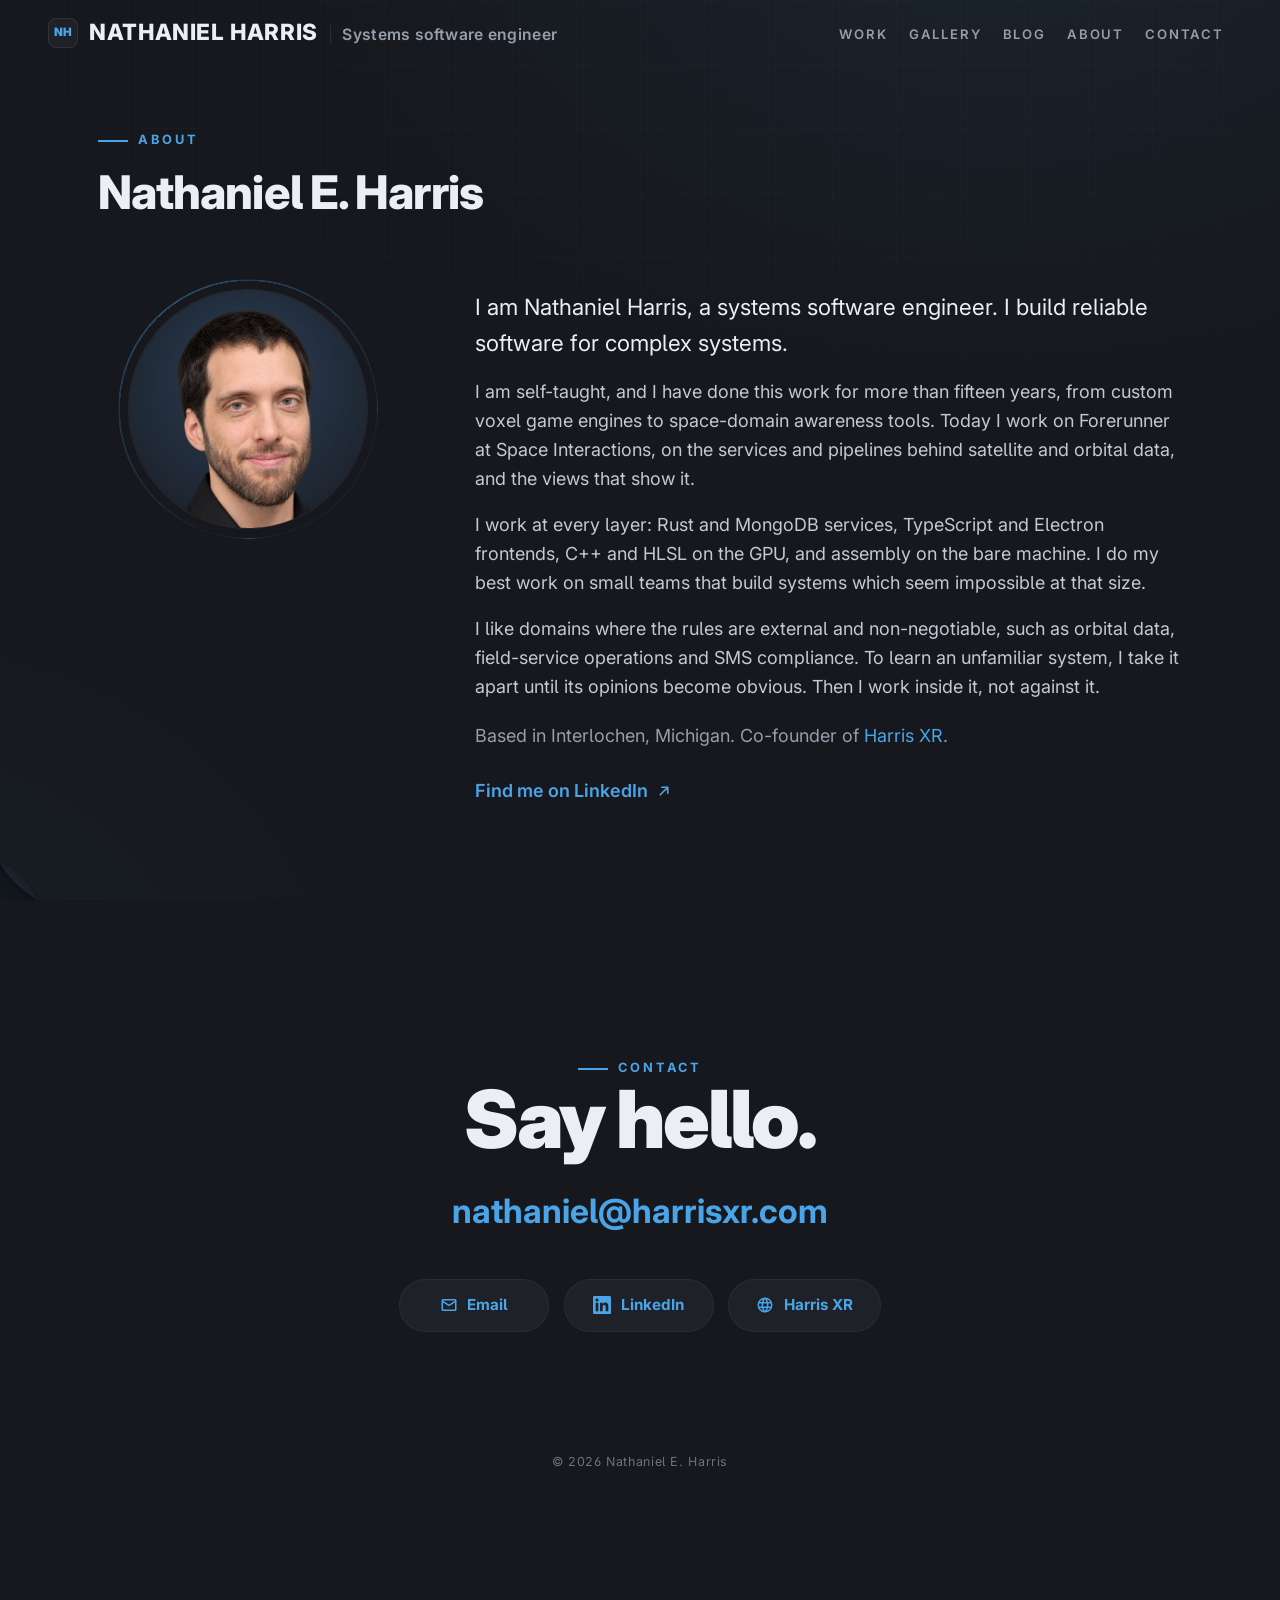
==== about.html @ 36f09c53 "Initial site commit" ====
<!DOCTYPE html>
<!-- ============================================================
     about.html - the About page.

     Markup only. Style lives in the engine's engine.css and this site's
     site.css, and behavior lives in the engine's script trunks, loaded
     in a fixed order from the head.

     Copy the editor can change is fenced by [edit:slug] comment
     pairs, each wrapping exactly one element. Do not nest a pair
     more than one level deep, and do not put two elements inside
     one pair: the marker checker enforces both rules.

     Sections:
       1. HEAD AND META      3. INTRO
       2. CHROME             4. FOOTER

     The About itself is in the site footer, which every page
     carries. This page puts its own heading over that footer, so
     the About has an address of its own.
     ============================================================ -->

<html lang="en">
<head>
  <!-- ============================================================
       1. HEAD AND META
       ------------------------------------------------------------
       This page's own title, canonical and social cards. Every page
       carries its own; they are not shared chrome.
       ============================================================ -->
  <meta charset="UTF-8" />
  <meta name="viewport" content="width=device-width, initial-scale=1.0" />

  <title>About · Nathaniel E. Harris</title>
  <meta name="description" content="About Nathaniel E. Harris, a systems software engineer in Interlochen, Michigan." />
  <meta name="author" content="Nathaniel E. Harris" />
  <meta name="theme-color" content="#16181d" />
  <link rel="canonical" href="https://USERNAME.github.io/nathan-portfolio/about.html" />
  <link rel="alternate" type="application/atom+xml" title="Nathaniel E. Harris - Blog" href="feed.xml" />

  <!-- Favicons -->
  <link rel="icon" href="favicon.svg" type="image/svg+xml" />
  <link rel="icon" href="favicon.ico" sizes="any" />
  <link rel="icon" type="image/png" sizes="32x32" href="favicon-32.png" />
  <link rel="icon" type="image/png" sizes="16x16" href="favicon-16.png" />
  <link rel="apple-touch-icon" sizes="180x180" href="apple-touch-icon.png" />

  <!-- Open Graph / social share -->
  <meta property="og:type" content="website" />
  <meta property="og:site_name" content="Nathaniel E. Harris" />
  <meta property="og:title" content="About · Nathaniel E. Harris" />
  <meta property="og:description" content="About Nathaniel E. Harris, a systems software engineer in Interlochen, Michigan." />
  <meta property="og:url" content="https://USERNAME.github.io/nathan-portfolio/about.html" />
  <meta property="og:image" content="https://USERNAME.github.io/nathan-portfolio/og-image.png" />
  <meta property="og:image:width" content="1200" />
  <meta property="og:image:height" content="630" />
  <meta property="og:image:alt" content="Nathaniel E. Harris, systems software engineer." />

  <!-- Twitter / X -->
  <meta name="twitter:card" content="summary_large_image" />
  <meta name="twitter:title" content="About · Nathaniel E. Harris" />
  <meta name="twitter:description" content="About Nathaniel E. Harris, a systems software engineer in Interlochen, Michigan." />
  <meta name="twitter:image" content="https://USERNAME.github.io/nathan-portfolio/og-image.png" />

  <!-- Inter via Google Fonts (with a robust system fallback in CSS) -->
  <link rel="preconnect" href="https://fonts.googleapis.com" />
  <link rel="preconnect" href="https://fonts.gstatic.com" crossorigin />
  <link href="https://fonts.googleapis.com/css2?family=Inter:ital,opsz,wght@0,14..32,400;0,14..32,500;0,14..32,600;0,14..32,700;0,14..32,800;0,14..32,900;1,14..32,400&display=swap" rel="stylesheet" />

  <!-- The engine's style first and this site's second, so this site's
       tokens set the theme. -->
  <link rel="stylesheet" href="libraries/harrisxrwebengine/engine.css" />
  <link rel="stylesheet" href="site.css" />

  <!-- The site's script, in a fixed order. defer keeps document order and runs
       each file after parsing, so every trunk sees the whole page.
       release.js names the engine release and creates window.AMH, the one
       namespace the trunks share, and site.config.js holds this site's
       facts. Both come first. The trunks are the engine's, in
       libraries/harrisxrwebengine/.
       imagesengine.js is the image engine. Every image the site takes in
       goes through it, so every page loads it, after work.js and before
       the trunks that call it. -->
  <script defer src="libraries/harrisxrwebengine/release.js"></script>
  <script defer src="site.config.js"></script>
  <script defer src="libraries/harrisxrwebengine/site.js"></script>
  <script defer src="libraries/harrisxrwebengine/work.js"></script>
  <script defer src="libraries/harrisxrwebengine/imagesengine.js"></script>
  <script defer src="libraries/harrisxrwebengine/tool.js"></script>

  <!-- Graceful degradation: without JS the reveal animations never fire, so
       force all content visible.
       These rules stay inline. A <noscript> block applies only when scripting
       is off, and a linked stylesheet cannot carry that condition. -->
  <noscript>
    <style>
      .reveal, .reveal-hero > * { opacity: 1 !important; transform: none !important; }
    </style>
  </noscript>
</head>

<body class="about-page">
  <!-- ============================================================
       2. CHROME
       ------------------------------------------------------------
       The scroll progress bar, the header, and the nav that doubles
       as the mobile drawer. site.js owns their state.

       The header is shared chrome: byte-identical on every managed
       page, and held to that by the suite. Its copy regions are
       shared too: an edit to one is written to every page that has
       it, in the same publish.
       ============================================================ -->
  <div class="progress" id="progress" aria-hidden="true"></div>

  <header class="site-header" id="header">
    <a class="brand" href="index.html#top" aria-label="Nathaniel Harris, home">
      <span class="mark" aria-hidden="true">NH</span>
      <span class="brand__name">
        <!--[edit:brand-title]-->
        <span class="brand__title full">NATHANIEL HARRIS</span>
        <!--[/edit:brand-title]-->
        <!--[edit:brand-sub]-->
        <span class="brand__sub">Systems software engineer</span>
        <!--[/edit:brand-sub]-->
      </span>
    </a>

    <button class="nav__toggle" id="navToggle" aria-label="Toggle navigation" aria-expanded="false" aria-controls="nav">
      <span></span><span></span><span></span>
    </button>

    <!-- A nav link names the page it points into, so the same bytes work on
         every page. site.js treats a link naming THIS page as an in-page
         anchor, and marks the item whose href is this page as current.
         "#contact" stays bare: every page has its own contact section. -->
    <nav class="nav" id="nav" aria-label="Primary">
      <div class="nav__links">
        <!--[edit:nav-work]-->
        <a href="index.html#work">Work</a>
        <!--[/edit:nav-work]-->
        <!--[edit:nav-gallery]-->
        <a href="gallery.html">Gallery</a>
        <!--[/edit:nav-gallery]-->
        <!--[edit:nav-blog]-->
        <a href="blog.html">Blog</a>
        <!--[/edit:nav-blog]-->
        <!--[edit:nav-about]-->
        <a href="about.html">About</a>
        <!--[/edit:nav-about]-->
        <!--[edit:nav-contact]-->
        <a href="#contact">Contact</a>
        <!--[/edit:nav-contact]-->
      </div>
    </nav>
  </header>

  <!-- dim scrim behind the mobile nav drawer -->
  <div class="nav-overlay" id="navOverlay" aria-hidden="true"></div>

  <main id="top">

    <!-- ============================================================
         3. INTRO
         ------------------------------------------------------------
         The page's heading. The About under it is the footer's.
         The about-page class on body lets site.css hide the footer's
         About eyebrow here, because the heading already says it.
         ============================================================ -->
    <section class="page-intro" aria-label="Introduction">
      <div class="wrap">
        <div class="section-head reveal">
          <!--[edit:aboutpage-eyebrow]-->
          <span class="eyebrow">About</span>
          <!--[/edit:aboutpage-eyebrow]-->
          <!--[edit:aboutpage-h1]-->
          <h1>Nathaniel E. Harris</h1>
          <!--[/edit:aboutpage-h1]-->
        </div>
      </div>
    </section>

  </main>

  <!-- ============================================================
       4. FOOTER
       ------------------------------------------------------------
       About and Contact, which close every page. Shared chrome,
       like the header: byte-identical on every managed page, and
       held to that by the suite. Its copy regions are shared, so an
       edit to one is written to every page. A month page carries
       the same bytes, taken from blog.html when the blog is
       published or rebuilt.
       ============================================================ -->
  <footer class="site-footer">
    <section class="about" id="about" aria-label="About Nathaniel">
      <div class="wrap">
        <div class="section-head reveal"><!--[edit:about-eyebrow]--><span class="eyebrow">About</span><!--[/edit:about-eyebrow]--></div>
        <div class="about__grid">
          <div class="reveal">
            <div class="portrait">
              <img src="img/nathaniel-portrait.jpg" width="512" height="512"
                   alt="Nathaniel E. Harris." loading="lazy" />
            </div>
          </div>
          <div class="about__body reveal d1">
            <!--[edit:about-lede]-->
            <p class="lede">I am Nathaniel Harris, a systems software engineer. I build reliable software for complex systems.</p>
            <!--[/edit:about-lede]-->
            <!--[edit:about-p1]-->
            <p>I am self-taught, and I have done this work for more than fifteen years, from custom voxel game engines to space-domain awareness tools. Today I work on Forerunner at Space Interactions, on the services and pipelines behind satellite and orbital data, and the views that show it.</p>
            <!--[/edit:about-p1]-->
            <!--[edit:about-p2]-->
            <p>I work at every layer: Rust and MongoDB services, TypeScript and Electron frontends, C++ and HLSL on the GPU, and assembly on the bare machine. I do my best work on small teams that build systems which seem impossible at that size.</p>
            <!--[/edit:about-p2]-->
            <!--[edit:about-p3]-->
            <p>I like domains where the rules are external and non-negotiable, such as orbital data, field-service operations and SMS compliance. To learn an unfamiliar system, I take it apart until its opinions become obvious. Then I work inside it, not against it.</p>
            <!--[/edit:about-p3]-->
            <!--[edit:about-place]-->
            <p class="place">Based in Interlochen, Michigan. Co-founder of <a href="https://harrisxr.com" target="_blank" rel="noopener">Harris XR</a>.</p>
            <!--[/edit:about-place]-->
            <!--[edit:about-link]-->
            <a class="textlink" href="https://www.linkedin.com/in/nathanieleliasharris/" target="_blank" rel="noopener">
              Find me on LinkedIn
              <svg viewBox="0 0 24 24" fill="none" stroke="currentColor" stroke-width="2.2" stroke-linecap="round" stroke-linejoin="round" aria-hidden="true"><path d="M7 17 17 7M9 7h8v8"/></svg>
            </a>
            <!--[/edit:about-link]-->
          </div>
        </div>
      </div>
    </section>

    <section class="contact" id="contact" aria-label="Contact">
      <div class="wrap">
        <div class="reveal">
          <!--[edit:contact-eyebrow]-->
          <span class="eyebrow eyebrow--center">Contact</span>
          <!--[/edit:contact-eyebrow]-->
          <!--[edit:contact-h2]-->
          <h2>Say hello.</h2>
          <!--[/edit:contact-h2]-->
          <!--[edit:contact-email]-->
          <a class="email" href="mailto:nathaniel@harrisxr.com">nathaniel@harrisxr.com</a>
          <!--[/edit:contact-email]-->
        </div>
        <div class="contact__actions reveal d1">
          <div class="contact__row">
            <!--[edit:contact-btn-email]-->
            <a class="contact-btn contact-btn--call" href="mailto:nathaniel@harrisxr.com" aria-label="Email Nathaniel">
              <svg viewBox="0 0 24 24" aria-hidden="true"><path d="M4 4h16a2 2 0 0 1 2 2v12a2 2 0 0 1-2 2H4a2 2 0 0 1-2-2V6a2 2 0 0 1 2-2zm0 2v.4l8 5 8-5V6H4zm16 2.7-7.47 4.67a1 1 0 0 1-1.06 0L4 8.7V18h16V8.7z"/></svg>
              Email
            </a>
            <!--[/edit:contact-btn-email]-->
            <!--[edit:contact-btn-linkedin]-->
            <a class="contact-btn contact-btn--call" href="https://www.linkedin.com/in/nathanieleliasharris/" target="_blank" rel="noopener" aria-label="Nathaniel on LinkedIn">
              <svg viewBox="0 0 24 24" aria-hidden="true"><path d="M20.45 20.45h-3.56v-5.57c0-1.33-.02-3.04-1.85-3.04-1.85 0-2.14 1.45-2.14 2.94v5.67H9.35V9h3.41v1.56h.05c.48-.9 1.64-1.85 3.37-1.85 3.6 0 4.27 2.37 4.27 5.46v6.28zM5.34 7.43a2.06 2.06 0 1 1 0-4.13 2.06 2.06 0 0 1 0 4.13zM7.12 20.45H3.56V9h3.56v11.45zM22.22 0H1.77C.79 0 0 .77 0 1.73v20.54C0 23.23.79 24 1.77 24h20.45c.98 0 1.78-.77 1.78-1.73V1.73C24 .77 23.2 0 22.22 0z"/></svg>
              LinkedIn
            </a>
            <!--[/edit:contact-btn-linkedin]-->
            <!--[edit:contact-btn-site]-->
            <a class="contact-btn contact-btn--call" href="https://harrisxr.com" target="_blank" rel="noopener" aria-label="The Harris XR website">
              <svg viewBox="0 0 24 24" aria-hidden="true"><path d="M12 2a10 10 0 1 0 0 20 10 10 0 0 0 0-20zm6.93 6h-2.95a15.65 15.65 0 0 0-1.38-3.56A8.03 8.03 0 0 1 18.93 8zM12 4.04c.83 1.2 1.48 2.53 1.91 3.96h-3.82c.43-1.43 1.08-2.76 1.91-3.96zM4.26 14C4.1 13.36 4 12.69 4 12s.1-1.36.26-2h3.38c-.08.66-.14 1.32-.14 2s.06 1.34.14 2H4.26zm.82 2h2.95c.32 1.25.78 2.45 1.38 3.56A7.99 7.99 0 0 1 5.08 16zm2.95-8H5.08a7.99 7.99 0 0 1 4.33-3.56A15.65 15.65 0 0 0 8.03 8zM12 19.96c-.83-1.2-1.48-2.53-1.91-3.96h3.82c-.43 1.43-1.08 2.76-1.91 3.96zM14.34 14H9.66c-.09-.66-.16-1.32-.16-2s.07-1.35.16-2h4.68c.09.65.16 1.32.16 2s-.07 1.34-.16 2zm.25 5.56c.6-1.11 1.06-2.31 1.38-3.56h2.95a8.03 8.03 0 0 1-4.33 3.56zM16.36 14c.08-.66.14-1.32.14-2s-.06-1.34-.14-2h3.38c.16.64.26 1.31.26 2s-.1 1.36-.26 2h-3.38z"/></svg>
              Harris XR
            </a>
            <!--[/edit:contact-btn-site]-->
          </div>
        </div>
      </div>

      <!--[edit:endbar]-->
      <div class="endbar">© 2026 Nathaniel E. Harris</div>
      <!--[/edit:endbar]-->
    </section>
  </footer>

  <!-- ╔══════════════════════════════════════════════════════════════════════╗
       ║  BUILT-IN EDITOR · press the corner mark, or run edit() in the       ║
       ║  console. Copy regions are fenced by [edit:slug] comment pairs, and  ║
       ║  the engine's guide is libraries/harrisxrwebengine/README.md.        ║
       ╚══════════════════════════════════════════════════════════════════════╝ -->
</body>
</html>
---- libraries/harrisxrwebengine/engine.css ----
/* ============================================================
   engine.css - the style of everything the engine draws or drives:
   the base its parts stand on, the carousel, the gallery grid, the
   lightbox and the drawer, the Latest block, the reveal, the blog
   stream and its month pages, and the players.

   Every page links this file first and the host's site.css second,
   so a host rule wins a tie. The editor injects its own rules into
   <head> at runtime, after both files, so the editor wins a tie with
   either.

   THE THEME. Every color, font, space, shape and motion value here is
   a token on :root. Section 1 gives each token a default, so a host
   that sets none still gets a readable engine. A host sets a token in
   its own :root to change it. The tokens are the contract. A custom
   property that a part sets on its own element is internal.

   Rule: do not reorder a block to tidy the file. CSS resolves ties
   by source order, so a moved block can change the page without
   changing a single declaration.

   Sections:
     1. FOUNDATION                  4. OVERLAYS
     2. CAROUSEL                    5. LATEST
     3. GALLERY                     6. REVEAL AND BLOG
   ============================================================ */

/* ============================================================
   1. FOUNDATION
   ------------------------------------------------------------
   The theme tokens and their defaults, the reset and the base, the
   shared type, and the edit launcher.
   ============================================================ */

/* ------------------------------------------------------------
   THE THEME TOKENS
   ------------------------------------------------------------
   The defaults. A host sets any of them in its own :root, which
   loads after this file. */
:root {
  /* surfaces */
  --bg:        #16181d;
  --bg-deep:   #101217;
  --panel:     #1e2128;
  --panel-2:   #23262f;
  --line:      rgba(255,255,255,.08);
  --line-soft: rgba(255,255,255,.05);

  /* text */
  --text:      #ebeef4;
  --text-soft: #c3c9d4;
  --muted:     #969eaa;
  --dim:       #6b7280;

  /* accent: the one color that marks what acts */
  --accent:        #4aa5e8;
  --accent-bright: #6fbcf2;
  --accent-deep:   #2e87cf;
  --accent-glow:   rgba(74,165,232,.35);
  --accent-faint:  rgba(74,165,232,.10);

  /* staged accents; the editor paints with the yellow and the orange */
  --c-orange: #f0883e;
  --c-yellow: #f2c14e;
  --c-lime:   #b5e853;

  /* type */
  --font: "Inter", -apple-system, BlinkMacSystemFont, "Segoe UI", Roboto,
          Helvetica, Arial, sans-serif;

  /* space */
  --section-pad: clamp(4rem, 9.5vw, 8rem);
  --gutter:      clamp(1.25rem, 5vw, 3rem);
  --maxw:        1180px;

  /* shape and motion */
  --radius:    16px;
  --radius-sm: 10px;
  --ease:      cubic-bezier(.22, 1, .36, 1);
  --ease-soft: cubic-bezier(.4, 0, .2, 1);
}

/* ------------------------------------------------------------
   RESET + BASE
   ------------------------------------------------------------ */
*, *::before, *::after { box-sizing: border-box; }
* { margin: 0; }

html { scroll-behavior: smooth; -webkit-text-size-adjust: 100%; }

body {
  font-family: var(--font);
  background: var(--bg);
  color: var(--text);
  line-height: 1.6;
  font-size: clamp(1rem, .55vw + .9rem, 1.125rem);
  font-feature-settings: "cv05" 1, "ss01" 1, "cv02" 1;
  -webkit-font-smoothing: antialiased;
  text-rendering: optimizeLegibility;
  overflow-x: hidden;
}

img { max-width: 100%; height: auto; display: block; }
a { color: inherit; text-decoration: none; }

::selection { background: var(--accent); color: #06121d; }

:focus-visible {
  outline: 2px solid var(--accent-bright);
  outline-offset: 3px;
  border-radius: 4px;
}

/* ------------------------------------------------------------
   SHARED TYPE
   ------------------------------------------------------------
   The eyebrow, the text link and the text sizes. Pages carry them,
   and the generator and the editor write them too. */
.eyebrow {
  font-size: .8rem;
  font-weight: 700;
  letter-spacing: .22em;
  text-transform: uppercase;
  color: var(--accent);
  display: inline-flex;
  align-items: center;
  gap: .65rem;
}
.eyebrow::before {
  content: "";
  width: 30px; height: 2px;
  background: var(--accent);
  display: inline-block;
}
/* centered variant — used by the Contact closing CTA */
.eyebrow--center { justify-content: center; }

.textlink {
  display: inline-flex; align-items: center; gap: .45rem;
  color: var(--accent); font-weight: 600;
  border-bottom: 1px solid transparent;
  transition: border-color .3s, gap .3s var(--ease), color .3s;
  width: fit-content;
}
.textlink:hover { border-bottom-color: var(--accent); gap: .75rem; color: var(--accent-bright); }
.textlink svg { width: 1em; height: 1em; }

/* text-size utilities — the copy sizes this page already uses, exposed as
   named classes for inline <span> wraps (the built-in site editor's toolbar
   inserts these; safe to hand-author anywhere). em-based, so each step is
   relative to the text it sits inside:
     xs ≈ chip size (.76rem on body copy) · sm ≈ meta/eyebrow (.85rem)
     lg ≈ lede step-up (1.15×)            · xl ≈ full lede (1.4×) */
.text-xs { font-size: .76em; }
.text-sm { font-size: .85em; }
.text-lg { font-size: 1.15em; }
.text-xl { font-size: 1.4em; }


/* ------------------------------------------------------------
   THE EDIT LAUNCHER
   ------------------------------------------------------------
   The page corner peels back to show the word underneath. tool.js
   builds it at load, on every page, so nothing here is authored into
   a file and nothing here can reach an export.

   The whole thing is one SVG, and its paint order does the layering:
   the page under the corner, then the word, then the flap. SVG draws
   in document order, so the flap covers the word and the curl
   uncovers it. There is no z-index inside the button.

   The free edge of the flap is a curve rather than a crease, which is
   what makes it read as paper that rolled rather than folded.

   Above everything: the editor's panel is 3100, its scrim 3200, its
   modal 3300, the composer 3300. The way out of the editor must never
   be behind the editor.

   Which corner comes from data-corner, which tool.js sets. The art is
   drawn for the bottom left and the other three mirror it, so moving
   it is one word in tool.js and no new path data. */
.amh-edit {
  position: fixed;
  z-index: 4000;
  width: 132px;
  height: 132px;
  padding: 0;
  border: 0;
  background: none;
  cursor: pointer;
  opacity: .5;
  transition: opacity .34s var(--ease-soft);
}
.amh-edit[data-corner="bottom-left"]  { left: 0;  bottom: 0; }
.amh-edit[data-corner="bottom-right"] { right: 0; bottom: 0; transform: scaleX(-1); }
.amh-edit[data-corner="top-left"]     { left: 0;  top: 0;    transform: scaleY(-1); }
.amh-edit[data-corner="top-right"]    { right: 0; top: 0;    transform: scale(-1); }

.amh-edit__art { display: block; width: 100%; height: 100%; overflow: visible; }

/* The paper. Both paths scale from the corner itself, so the peel grows out
   of it rather than sliding in from somewhere else. */
.amh-edit__paper {
  transform-box: view-box;
  transform-origin: 0 150px;
  transform: scale(.30);
  transition: transform .55s var(--ease);
}
.amh-edit__hole { fill: url(#amhHole); }
.amh-edit__flap {
  fill: url(#amhFlap);
  filter: drop-shadow(-4px 4px 9px rgba(0, 0, 0, .72));
}

/* The word sits between the two, so it needs no stacking rule of its own,
   and it is clipped to the hole, so it is drawn only where the page has
   peeled away. There is no opacity transition: a second animation on a
   timer could show the word over paper that had not lifted yet, and would
   reverse at a different rate when the pointer left. One motion drives the
   paper, the clip and the reveal together. */
.amh-edit__word {
  fill: var(--accent-bright);
  font: 700 13px/1 Consolas, "Courier New", monospace;
  letter-spacing: .24em;
}
.amh-edit__word--exit { display: none; }
.amh-edit.is-on .amh-edit__word--edit { display: none; }
.amh-edit.is-on .amh-edit__word--exit { display: block; }

.amh-edit:hover,
.amh-edit:focus-visible,
.amh-edit.is-on { opacity: 1; }

.amh-edit:hover .amh-edit__paper,
.amh-edit:focus-visible .amh-edit__paper,
.amh-edit.is-on .amh-edit__paper { transform: scale(1); }

.amh-edit.is-on .amh-edit__word { fill: var(--accent); }

/* The button has no box of its own, so the focus ring goes on the art. */
.amh-edit:focus-visible { outline: none; }
.amh-edit:focus-visible .amh-edit__flap {
  filter: drop-shadow(-4px 4px 9px rgba(0, 0, 0, .72))
          drop-shadow(0 0 0 2px var(--accent));
}

@media (prefers-reduced-motion: reduce) {
  .amh-edit, .amh-edit__paper { transition: none; }
}

/* ============================================================
   2. CAROUSEL
   ------------------------------------------------------------
   The image carousel that work.js builds from a plain list of
   <img>: on a project card, in a deep dive and in a blog post.
   ============================================================ */

/* ------------------------------------------------------------
   PROJECT IMAGE GALLERY
   Authoring stays simple: each project owns a plain `.gallery`
   list of <img> tags. JS turns that into a restrained, cinematic
   image stage with an in-frame HUD, progress timeline, swipe,
   and lightbox support.
   ------------------------------------------------------------ */

/* Fallback for a gallery work.js has not built yet, or never will.
   Show the first image only. All of them would stack down the page. */
.gallery:not(.is-ready) > img { display: none; width: 100%; border-radius: var(--radius); }
.gallery:not(.is-ready) > img:first-of-type { display: block; }

.gallery.is-ready { display: block; width: 100%; min-width: 0; }

/* The holder stacks the view and, when a photo has a caption, the caption
   strip under it. The frame layer fills the holder behind both: the ambient
   backdrop, the progress timeline, and the optional preview chip.

   Its width keeps the view no taller than --gallery-screen of the screen's
   height, so a tall frame gets narrower and stays centered. work.js writes
   both numbers: the ratio on the holder, the share of the screen on the
   body. The vh line stands in for a browser that has no svh. */
.gallery__holder {
  position: relative;
  width: 100%;
  width: min(100%, calc(var(--gallery-screen, .85) * 100vh * var(--gallery-ratio, 1.7778)));
  width: min(100%, calc(var(--gallery-screen, .85) * 100svh * var(--gallery-ratio, 1.7778)));
  max-width: 100%;
  margin-inline: auto;
  isolation: isolate;
  cursor: zoom-in;          /* the image area opens the lightbox */
  touch-action: pan-y;      /* vertical scroll stays native; horizontal = swipe */
}

/* The view: the photo area, in the frame's shape. work.js works the shape
   out from the photos or takes the wrapper's data-shape; see its section 5. */
.gallery__view {
  position: relative;
  aspect-ratio: var(--gallery-ratio, 16 / 9);
}

/* Glassy media surface. The active image is also mirrored into a blurred
   ambience layer, so screenshots/photos color the frame without extra assets. */
.gallery__frame {
  position: absolute; inset: 0;
  overflow: hidden;
  border-radius: 10px;
  border: 1px solid rgba(255,255,255,.11);
  background:
    radial-gradient(140% 120% at 50% 0%, rgba(255,255,255,.06), rgba(255,255,255,0) 56%),
    #090c12;
  box-shadow:
    inset 0 1px 0 rgba(255,255,255,.10),
    inset 0 -1px 0 rgba(0,0,0,.52),
    0 28px 80px -44px rgba(0,0,0,1);
}
.gallery__frame::before,
.gallery__frame::after {
  content: "";
  position: absolute;
  inset: 0;
  pointer-events: none;
}
.gallery__frame::before {
  z-index: 0;
  background:
    radial-gradient(80% 80% at 18% 12%, rgba(74,165,232,.16), rgba(74,165,232,0) 58%),
    radial-gradient(64% 72% at 88% 88%, rgba(255,255,255,.07), rgba(255,255,255,0) 62%),
    linear-gradient(120deg, rgba(255,255,255,.055), transparent 28%, transparent 72%, rgba(255,255,255,.035));
}
.gallery__frame::after {
  z-index: 4;
  background:
    linear-gradient(180deg, rgba(5,8,12,.16), transparent 28%, transparent 54%, rgba(4,7,12,.66)),
    linear-gradient(90deg, rgba(0,0,0,.20), transparent 22%, transparent 78%, rgba(0,0,0,.18));
}
.gallery__ambient {
  position: absolute;
  inset: -16%;
  width: 132%;
  height: 132%;
  object-fit: cover;
  z-index: 0;
  opacity: 0;
  pointer-events: none;
  filter: blur(34px) saturate(1.16) brightness(.72);
  transform: scale(1.05);
  transition: opacity .52s var(--ease), transform .75s var(--ease);
}
.gallery__ambient.is-active {
  opacity: .46;
  transform: scale(1.02);
}

/* The active work image stays contained and inspectable. */
.gallery__stage {
  position: absolute;
  inset: clamp(14px, 2.45%, 26px);
  z-index: 2;
  border-radius: 7px;
}

/* each photo: contained (any ratio fits, never stretched), centered,
   floating on the holder with a faint drop shadow, cross-faded. */
.gallery__img {
  position: absolute; inset: 0; margin: auto;       /* centered in the stage */
  max-width: 100%; max-height: 100%;
  width: auto; height: auto;        /* shrink large photos to fit; never upscale
                                       a small one to mush (it stays crisp + centered) */
  opacity: 0;
  pointer-events: none;
  border-radius: 6px;
  transform: translateZ(0) scale(.985);
  transition: opacity .46s var(--ease), transform .5s var(--ease), filter .5s var(--ease);
  filter: drop-shadow(0 20px 34px rgba(0,0,0,.46));
}
.gallery__img.is-active { opacity: 1; transform: translateZ(0) scale(1); }
/* Display True Pixel Size. The frame already draws a photo at its own size.
   Its corners are not rounded, because a rounded corner clips the pixels
   of a small image. A small photo keeps hard pixel edges where a screen
   draws it larger than its file; the engine writes data-crisp only on a
   photo that small. */
.gallery__img[data-truesize] { border-radius: 0; }
.gallery__img[data-crisp] { image-rendering: pixelated; }

.gallery__hud {
  position: absolute;
  inset: clamp(10px, 2.2%, 18px);
  z-index: 7;
  pointer-events: none;
}

/* THE CAPTION STRIP. It sits under the view, on the frame's backdrop, so a
   caption never covers a photo and never waits for a hover. It holds the
   label at the left and the arrow rocker at the right. A carousel whose
   photos have no caption has no strip. The strip takes no pointer: a tap on
   it falls through to the frame and opens the viewer, as a tap on the photo
   does, and the rocker asks for the pointer back. */
.gallery__strip {
  position: relative;
  z-index: 7;
  display: flex;
  align-items: center;
  gap: .6rem;
  padding: 0 clamp(10px, 2.2%, 18px) clamp(12px, 2vw, 18px);
  pointer-events: none;
}

/* The editorial label: a left rule, a dot, and the caption, always shown. */
.gallery__caption {
  flex: 0 1 auto;
  min-width: 0;
  max-width: min(100%, 36rem);
  pointer-events: none;     /* a quiet label; taps fall through to swipe / lightbox */
  display: flex;
  align-items: center;
  min-height: 2.18rem;
  padding: .48rem .78rem;
  border-left: 2px solid rgba(111,188,242,.76);
  border-radius: 0 8px 8px 0;
  background:
    linear-gradient(90deg, rgba(6,9,14,.84), rgba(6,9,14,.54) 74%, rgba(6,9,14,0));
  box-shadow:
    inset 0 1px 0 rgba(255,255,255,.07),
    0 18px 44px -30px rgba(0,0,0,.95);
  -webkit-backdrop-filter: blur(14px) saturate(1.14);
          backdrop-filter: blur(14px) saturate(1.14);
}
/* A photo with no caption keeps the label's place, so the strip keeps one
   height from photo to photo. */
.gallery__caption.is-empty { visibility: hidden; }
.gallery__caption::before {
  content: "";
  flex: 0 0 auto;
  width: .42rem;
  height: .42rem;
  margin-right: .52rem;
  border-radius: 50%;
  background: var(--accent-bright);
  box-shadow: 0 0 18px rgba(74,165,232,.35);
}
/* One grid cell holds the caption on screen and a hidden copy of every
   caption in the carousel, so the cell is as tall as the longest caption at
   its width. A caption takes two lines at most. */
.gallery__caption-cell {
  display: grid;
  flex: 1 1 auto;
  min-width: 0;
}
.gallery__caption-text,
.gallery__caption-sizer {
  grid-area: 1 / 1;
  align-self: center;       /* a short caption sits in the middle of a tall cell, not at its top */
  min-width: 0;
  text-align: left;
  color: rgba(235,238,244,.94);
  font-size: .75rem;
  font-weight: 780;
  letter-spacing: 0;
  line-height: 1.4;
  overflow-wrap: anywhere;
  display: -webkit-box;
  -webkit-box-orient: vertical;
  -webkit-line-clamp: 2;
  overflow: hidden;
  text-shadow: 0 1px 12px rgba(0,0,0,.5);
}
.gallery__caption-sizer { visibility: hidden; }
/* the display rule above would otherwise keep a hidden caption on screen */
.gallery__caption-text[hidden] { display: none; }
.gallery__counter {
  position: absolute;
  top: 0;
  right: 0;
  min-width: 3.7rem;
  padding: .46rem .58rem;
  text-align: center;
  color: rgba(235,238,244,.92);
  font-size: .66rem;
  font-weight: 900;
  line-height: 1;
  letter-spacing: 0;
  font-variant-numeric: tabular-nums;
  white-space: nowrap;
  border: 1px solid rgba(255,255,255,.105);
  border-radius: 999px;
  background: rgba(8,12,18,.52);
  box-shadow: inset 0 1px 0 rgba(255,255,255,.08), 0 14px 36px -28px rgba(0,0,0,.9);
  -webkit-backdrop-filter: blur(14px) saturate(1.14);
          backdrop-filter: blur(14px) saturate(1.14);
  text-shadow: 0 0 16px rgba(74,165,232,.18);
  pointer-events: none;
  opacity: 0;
  transform: translateY(-6px);
  /* Slow, soft fade so the count glides in on a change and dissolves back out
     (the JS reveal timer holds it visible in between). */
  transition: opacity .62s var(--ease-soft), transform .62s var(--ease-soft);
}
.gallery__counter.is-visible,
.gallery__holder:focus-within .gallery__counter {
  opacity: 1;
  transform: translateY(0);
}
@media (hover: hover) and (pointer: fine) {
  .gallery__holder:hover .gallery__counter {
    opacity: 1;
    transform: translateY(0);
  }
}
.gallery__nav-cluster {
  position: absolute;
  right: 0;
  bottom: clamp(12px, 2vw, 18px);
  pointer-events: auto;
  display: flex;
  align-items: center;
  gap: .18rem;
  padding: .24rem;
  border: 1px solid rgba(255,255,255,.11);
  border-radius: 999px;
  background: rgba(8,12,18,.58);
  box-shadow:
    inset 0 1px 0 rgba(255,255,255,.09),
    0 18px 42px -28px rgba(0,0,0,.95);
  -webkit-backdrop-filter: blur(16px) saturate(1.18);
          backdrop-filter: blur(16px) saturate(1.18);
}
.gallery__nav-cluster::before {
  content: "";
  position: absolute;
  left: 50%;
  top: .58rem;
  bottom: .58rem;
  width: 1px;
  background: rgba(255,255,255,.09);
  transform: translateX(-50%);
}
/* In the strip the rocker is part of the row, at its right end. */
.gallery__strip .gallery__nav-cluster {
  position: relative;
  right: auto;
  bottom: auto;
  flex: none;
  margin-left: auto;
}

/* PREV / NEXT ARROWS — built once per used location (image / bar / dots) and
   placed there in the DOM; hidden by default and shown for the chosen
   placement per breakpoint via the body.ga-d-<mode> / .ga-m-<mode> classes.
   Base look is a minimal inline-SVG chevron; image mode overrides it below. */
.gallery__nav {
  display: none; place-items: center;   /* becomes grid when shown */
  border: 1px solid transparent;
  background: none;
  padding: 0;
  color: var(--muted); cursor: pointer;
  transition: color .2s, background .25s, border-color .25s, opacity .25s, transform .25s;
}
.gallery__nav svg { width: 15px; height: 15px; display: block; }
.gallery__nav:hover { color: var(--text); }

/* show the chosen placement for each breakpoint */
@media (min-width: 881px) {
  body.ga-d-image .gallery__nav--image { display: grid; }
  body.ga-d-bar   .gallery__nav--bar   { display: grid; }
  body.ga-d-dots  .gallery__nav--dots  { display: grid; }
}
@media (max-width: 880px) {
  body.ga-m-image .gallery__nav--image { display: grid; }
  body.ga-m-bar   .gallery__nav--bar   { display: grid; }
  body.ga-m-dots  .gallery__nav--dots  { display: grid; }
}

/* BAR placement: a floating two-button nav rocker. */
.gallery__nav--bar {
  flex: 0 0 auto;
  width: 2.18rem;
  height: 2.18rem;
  border-radius: 999px;
  color: rgba(235,238,244,.78);
  border-color: transparent;
  background: transparent;
}
.gallery__nav--bar:hover {
  color: #fff;
  background: rgba(74,165,232,.18);
  border-color: rgba(74,165,232,.20);
  transform: scale(1.04);
}

/* DOTS placement: chevrons flanking the centered progress rail if selected. */
.gallery__nav--dots { flex: 0 0 auto; width: 1.9rem; height: 1.9rem; border-radius: 999px; }
.gallery__nav--dots.gallery__nav--prev { margin-right: .15rem; }
.gallery__nav--dots.gallery__nav--next { margin-left: .15rem; }

/* IMAGE placement: circular overlay button on the photo's edges, revealed on
   hover / focus (and always shown on touch), like the original style. */
.gallery__nav--image {
  position: absolute; top: 50%; transform: translateY(-50%);
  width: 42px; height: 42px; z-index: 3; opacity: 0;
  border: 1px solid var(--line); border-radius: 50%;
  background: rgba(8,12,20,.55); color: var(--text-soft);
}
.gallery__nav--image.gallery__nav--prev { left: 12px; }
.gallery__nav--image.gallery__nav--next { right: 12px; }
.gallery__holder:hover .gallery__nav--image,
.gallery__nav--image:focus-visible { opacity: 1; }
.gallery__nav--image:hover { background: rgba(8,12,20,.85); border-color: var(--accent); color: #fff; }
@media (hover: none) { .gallery__nav--image { opacity: 1; } }

/* Full-width timeline at the bottom of the frame. Each segment remains a real
   button, but the visual reads like an integrated media scrub line. */
.gallery__dots {
  position: absolute;
  left: 0;
  right: 0;
  bottom: 0;
  z-index: 8;
  display: flex;
  flex-wrap: nowrap;
  justify-content: stretch;
  align-items: stretch;
  gap: 2px;
  margin: 0;
  height: 3px;
  pointer-events: auto;
}
.gallery__dot {
  position: relative;
  flex: 1 1 0;
  width: auto;
  height: 3px;
  padding: 0;
  overflow: hidden;
  border: 0;
  border-radius: 0;
  background: rgba(255,255,255,.16);
  cursor: pointer;
  opacity: 1;
  transition: background .25s, box-shadow .25s;
}
.gallery__dot img {
  display: none;
}
.gallery__dot:hover { background: rgba(255,255,255,.34); }
.gallery__dot.is-active {
  background: linear-gradient(90deg, var(--accent-bright), var(--accent-deep));
  box-shadow: 0 0 20px rgba(74,165,232,.34);
}

/* Optional next-image teaser, now a restrained top-right preview chip. */
.gallery__preview {
  position: absolute;
  left: clamp(12px, 2.35%, 20px);
  top: clamp(12px, 2.35%, 20px);
  width: 19%;
  max-width: 118px;
  aspect-ratio: 4 / 3;
  padding: 0;
  overflow: hidden;
  cursor: pointer;
  z-index: 7;
  opacity: .62;
  border: 1px solid rgba(255,255,255,.18);
  background: rgba(10,13,18,.62);
  box-shadow: 0 18px 42px -24px rgba(0,0,0,.95);
  border-radius: 8px;
  transform: translateY(-3px) scale(.98);
  transition: transform .28s var(--ease), border-color .28s, opacity .28s;
  -webkit-backdrop-filter: blur(12px);
          backdrop-filter: blur(12px);
}
.gallery__holder:hover .gallery__preview,
.gallery__preview:focus-visible {
  opacity: 1;
  transform: translateY(0) scale(1);
}
.gallery__preview:hover { border-color: rgba(74,165,232,.55); }
.gallery__preview img { width: 100%; height: 100%; object-fit: cover; display: block; }

/* keyboard focus rings on the gallery controls (the arrow also reveals
   itself on focus via the rule above). */
.gallery__nav:focus-visible,
.gallery__dot:focus-visible,
.gallery__preview:focus-visible {
  outline: 2px solid var(--accent); outline-offset: 2px;
}

/* single-image galleries: no arrows, no dots, no preview. */
.gallery--single .gallery__nav,
.gallery--single .gallery__dots,
.gallery--single .gallery__preview { display: none; }

@media (hover: none) {
  .gallery__preview { opacity: .86; transform: none; }
}

@media (max-width: 880px) {
  .gallery__stage { inset: clamp(10px, 2.8%, 18px); }
  .gallery__hud { inset: 9px; }
  .gallery__strip { padding: 0 9px 10px; }
  .gallery__caption {
    min-height: 2.08rem;
    padding: .4rem .62rem;
  }
  .gallery__caption-text,
  .gallery__caption-sizer { font-size: .72rem; }
  .gallery__counter { min-width: 3rem; font-size: .62rem; }
  .gallery__nav-cluster { padding: .2rem; }
  .gallery__nav--bar { width: 1.82rem; height: 1.82rem; }
  .gallery__preview { width: 22%; max-width: 96px; }
}

@media (max-width: 440px) {
  .gallery__caption { padding-inline: .54rem; }
  .gallery__caption::before { width: .34rem; height: .34rem; margin-right: .42rem; }
  .gallery__caption-text,
  .gallery__caption-sizer { font-size: .68rem; }
  .gallery__counter { min-width: 2.72rem; font-size: .58rem; }
  .gallery__nav--bar { width: 1.66rem; height: 1.66rem; }
  .gallery__nav--bar svg { width: 13px; height: 13px; }
  .gallery__preview { width: 25%; }
}

@media (prefers-reduced-motion: reduce) {
  .gallery__ambient, .gallery__img, .gallery__media, .gallery__nav, .gallery__preview, .gallery__counter { transition: none; }
}

/* ============================================================
   3. GALLERY
   ------------------------------------------------------------
   The gallery page's six-column train grid, which gallery.js
   packs, and its collapse on a narrow screen.
   ============================================================ */

/* ------------------------------------------------------------
   THE SIX-COLUMN TRAIN GRID
   ------------------------------------------------------------
   One project is one train. A train opens with its title band,
   spanning all six columns and exactly one row tall, and then its
   tiles.

   The invariant: every tile is exactly one row tall, and the widths
   in a row add to exactly six. An interior hole is therefore
   impossible rather than avoided, which is why the packer in Phase 4
   Part 2 is a small problem instead of a large one. Only the last row
   of a train may be short.

   The row height is one value for the whole grid. A tile that is
   wider is more panoramic, not taller, and that is the look.

   data-span is the width a tile is DRAWN at. data-w, on the same
   element, is the width the image PREFERS. They are equal in authored
   markup; the packer changes only the first. */
/* The section number is counted, never typed. A train moved or added by the
   editor numbers itself, and so does one moved by hand in the source. */
.gal { padding: 0 0 var(--section-pad); counter-reset: train; }

.gal-train {
  display: grid;
  /* The column count, declared as well as applied. gallery.js reads this
     rather than counting the computed tracks: once it has written an inline
     span, a tile wider than the grid creates implicit tracks and the computed
     value no longer describes the breakpoint. Keep the two in step. */
  --gal-cols: 6;
  grid-template-columns: repeat(6, 1fr);
  gap: var(--gal-gap, 14px);
  counter-increment: train;
  margin-bottom: clamp(2rem, 4vw, 3.2rem);
  /* One height for every tile in the grid. It is set on the tile and not as
     grid-auto-rows, because the title band is a grid item too and has to size
     to its own text: a band a tile tall is a hole with a heading in it. */
  --gal-row: clamp(150px, 14vw, 230px);
}

/* The title band. One row tall, all six columns, hairline under it. */
.gal-train__head {
  grid-column: 1 / -1;
  display: flex; align-items: baseline; gap: 1rem;
  padding: .9rem .25rem;
  border-bottom: 1px solid var(--line);
}
.gal-train__n {
  flex: none;
  font-size: .66rem; letter-spacing: .2em; text-transform: uppercase;
  color: var(--accent); font-weight: 700;
}
/* The counter prints here. It is not hidden from assistive technology:
   generated content is part of the band's name, and the number is one of
   the two facts the band carries that nobody types. */
.gal-train__i { font-style: normal; }
.gal-train__i::before { content: counter(train, decimal-leading-zero) " / "; }
.gal-train__title { margin: 0; font-size: clamp(1.3rem, 2.4vw, 2rem); letter-spacing: -.02em; }
.gal-train__rule { flex: 1; height: 1px; background: var(--line); }
/* The year and the image count are one phrase, so they sit closer to each
   other than to the rule. The dot between them is drawn, not typed: the
   count is written at export and a separator in the markup would be too. */
.gal-train__meta {
  flex: none; display: flex; align-items: baseline; gap: .45rem;
  font-size: .72rem; color: var(--muted); letter-spacing: .05em;
}
.gal-train__count::before { content: "\00B7"; margin-right: .45rem; color: var(--dim); }

/* A tile. The figure is the slot; the image fills it. */
.gal-tile {
  position: relative; margin: 0; overflow: hidden;
  border: 1px solid var(--line); border-radius: var(--radius-sm);
  background: var(--panel);
  height: var(--gal-row);
}
.gal-tile img { width: 100%; height: 100%; object-fit: cover; display: block; }
/* Display True Pixel Size: the photo at its own size and centered, and
   contained when it is larger than the tile. gallery.js puts the carousel's
   blurred backdrop behind it, and the caption stays above both. */
.gal-tile img[data-truesize] { object-fit: scale-down; position: relative; z-index: 1; }
/* gallery.js marks a crisp photo is-shrunk while its tile is smaller than it */
.gal-tile img[data-crisp]:not(.is-shrunk) { image-rendering: pixelated; }
.gal-tile img.gal-tile__ambient {
  position: absolute; inset: -16%;
  width: 132%; height: 132%;
  object-fit: cover;
  z-index: 0;
  pointer-events: none;
  opacity: .46;
  filter: blur(34px) saturate(1.16) brightness(.72);
}
.gal-tile img[data-truesize] ~ .gal-tile__cap { z-index: 2; }
.gal-tile__cap {
  position: absolute; left: 0; right: 0; bottom: 0;
  padding: 1.4rem .75rem .55rem;
  font-size: .72rem; color: #fff; letter-spacing: .01em;
  background: linear-gradient(to top, rgba(8, 10, 14, .86), rgba(8, 10, 14, 0));
}

/* The widths. Authored as an attribute rather than a class because the
   packer rewrites one value per tile, and a value is easier to be sure
   about than a set of classes that must not overlap. */
.gal-tile[data-span="1"] { grid-column: span 1; }
.gal-tile[data-span="2"] { grid-column: span 2; }
.gal-tile[data-span="3"] { grid-column: span 3; }
.gal-tile[data-span="4"] { grid-column: span 4; }
.gal-tile[data-span="6"] { grid-column: span 6; }

/* A tile opens the shared lightbox. gallery.js gives it the role and the
   tabindex; these are the two states that go with them. */
.gal-tile { cursor: zoom-in; }
.gal-tile:focus-visible { outline: 2px solid var(--accent); outline-offset: 2px; }
@media (hover: hover) {
  .gal-tile img { transition: transform .5s var(--ease); }
  .gal-tile:hover img { transform: scale(1.03); }
}
@media (prefers-reduced-motion: reduce) {
  .gal-tile img, .gal-tile:hover img { transition: none; transform: none; }
}

/* ------------------------------------------------------------
   THE COLLAPSE
   ------------------------------------------------------------
   These rules live here, beside the grid, and not in the RESPONSIVE
   section. A grid whose collapse is written somewhere else cannot be
   reasoned about, and this one has an invariant to keep. That is a
   deliberate exception to the one-place-for-responsive rule, and this
   comment is the record of it.

   Six columns cannot survive a phone, and the spans cannot be scaled:
   three columns have no room for an x4. So each width is mapped to a
   new one explicitly.

   Mapped widths do not add to the new column count the way the
   authored ones add to six, so the browser is asked to close the gaps
   with dense packing. That is the same job the packer does at full
   width, done by the layout engine, and it needs no script - which is
   what keeps the page correct with scripting off. */
@media (max-width: 880px) {
  .gal-train {
    --gal-cols: 3;
    grid-template-columns: repeat(3, 1fr);
    grid-auto-flow: dense;
    --gal-row: clamp(140px, 22vw, 200px);
  }
  .gal-tile[data-span="1"], .gal-tile[data-span="2"] { grid-column: span 1; }
  .gal-tile[data-span="3"] { grid-column: span 2; }
  .gal-tile[data-span="4"], .gal-tile[data-span="6"] { grid-column: span 3; }
}

@media (max-width: 560px) {
  .gal-train {
    --gal-cols: 1;
    grid-template-columns: 1fr;
    grid-auto-flow: row;
    --gal-row: clamp(180px, 52vw, 260px);
  }
  .gal-tile[data-span] { grid-column: 1 / -1; }
  .gal-train__head { flex-wrap: wrap; gap: .35rem .8rem; }
  .gal-train__rule { display: none; }
}

/* ============================================================
   4. OVERLAYS
   ------------------------------------------------------------
   The two surfaces that cover the page: the fullscreen lightbox
   and the deep-dive drawer. Both lock body scroll while open.
   ============================================================ */

/* ------------------------------------------------------------
   LIGHTBOX
   One reusable fullscreen viewer. Desktop: image fit to the
   page (no zoom). Touch devices: pinch-zoom + clamped pan + drag-to-change
   photos (added in the JS). Plus (X) close, prev/next arrows, a lower-left
   subtitle that glides in then idle-fades, and Esc / backdrop close. Sits
   above the header (z 1000).
   ------------------------------------------------------------ */
body.lb-open { overflow: hidden; }

.lightbox {
  position: fixed; inset: 0; z-index: 2000;
  background: rgba(4,6,10,.93);
  animation: lb-fade .25s var(--ease-soft) both;
}
.lightbox[hidden] { display: none; }
@keyframes lb-fade { from { opacity: 0; } to { opacity: 1; } }

/* the stage centers the image and reserves margins so the photo never
   collides with the close button, arrows, or caption bar. */
/* explicit inset rectangle (not padding) defines the safe area, so the photo
   never collides with the close button, arrows, or caption bar, and the box
   stays symmetric at any width. */
.lightbox__stage {
  position: absolute;
  top: clamp(48px, 8vh, 76px);
  right: clamp(44px, 8vw, 96px);
  bottom: clamp(52px, 9vh, 84px);
  left: clamp(44px, 8vw, 96px);
  display: flex; align-items: center; justify-content: center;
  overflow: hidden;
  touch-action: none;       /* the JS owns touch gestures on mobile */
}
/* Two stacked layers: the active image, and an incoming layer revealed beneath
   it during a touch drag (so the lightbox slides photo-to-photo exactly like
   the main gallery). Both are absolutely centered + contained. */
.lightbox__img {
  position: absolute; inset: 0; margin: auto;       /* centered within the stage */
  max-width: 100%; max-height: 100%;
  width: auto; height: auto;
  min-width: 0; min-height: 0;
  object-fit: contain;
  transform-origin: center center;
  will-change: transform;
  user-select: none; -webkit-user-select: none;
  -webkit-user-drag: none;
  filter: drop-shadow(0 22px 50px rgba(0,0,0,.55));
}
.lightbox__img--active   { z-index: 1; }
.lightbox__img--incoming { z-index: 0; opacity: 0; pointer-events: none; }   /* hidden until a drag reveals it */
.lightbox__img.is-zoomed { cursor: grab; }
/* a photo the engine marked crisp keeps square pixels, in a pinch as well */
.lightbox__img--crisp { image-rendering: pixelated; }

.lightbox__close,
.lightbox__nav {
  position: absolute; z-index: 2; padding: 0;
  display: grid; place-items: center;
  border: 1px solid rgba(255,255,255,.16);
  background: rgba(12,16,24,.6); color: #fff; cursor: pointer;
  border-radius: 50%;
  transition: background .25s, border-color .25s, transform .2s;
}
.lightbox__close:hover,
.lightbox__nav:hover { background: rgba(12,16,24,.95); border-color: var(--accent); }
.lightbox__close:focus-visible,
.lightbox__nav:focus-visible { outline: 2px solid var(--accent); outline-offset: 2px; }

.lightbox__close { top: 16px; right: 18px; width: 46px; height: 46px; }
.lightbox__close svg { width: 20px; height: 20px; }
.lightbox__nav { top: 50%; transform: translateY(-50%); width: 50px; height: 50px; }
.lightbox__nav svg { width: 22px; height: 22px; }
.lightbox__nav--prev { left: 16px; }
.lightbox__nav--next { right: 16px; }
.lightbox__nav:hover { transform: translateY(-50%) scale(1.05); }

/* Editorial subtitle, mirroring the in-frame gallery caption: a quiet glass
   chip with an accent dot, anchored near the image's lower-left (not pinned to
   the very bottom). Hidden at rest; it glides in on an image change / mouse
   movement (desktop) or a drag (touch), then fades back out. */
.lightbox__caption {
  position: absolute;
  left: clamp(20px, 8vw, 96px);
  bottom: clamp(58px, 10vh, 96px);
  right: auto; top: auto;
  z-index: 3;
  max-width: min(72%, 540px);
  display: flex; align-items: center;
  padding: .5rem .9rem;
  border-left: 2px solid rgba(111,188,242,.78);
  border-radius: 0 8px 8px 0;
  background: linear-gradient(90deg, rgba(6,9,14,.86), rgba(6,9,14,.5) 76%, rgba(6,9,14,0));
  box-shadow: inset 0 1px 0 rgba(255,255,255,.07), 0 18px 44px -30px rgba(0,0,0,.95);
  -webkit-backdrop-filter: blur(14px) saturate(1.14);
          backdrop-filter: blur(14px) saturate(1.14);
  color: rgba(235,238,244,.95);
  font-size: .9rem; font-weight: 700; letter-spacing: 0; line-height: 1.3;
  text-shadow: 0 1px 12px rgba(0,0,0,.5);
  pointer-events: none;
  opacity: 0; transform: translateY(8px);
  transition: opacity .6s var(--ease-soft), transform .6s var(--ease-soft);
}
.lightbox__caption::before {
  content: ""; flex: 0 0 auto;
  width: .46rem; height: .46rem; margin-right: .55rem;
  border-radius: 50%;
  background: var(--accent-bright);
  box-shadow: 0 0 18px rgba(74,165,232,.4);
}
.lightbox__caption.is-empty { display: none; }
.lightbox__caption.is-visible { opacity: 1; transform: translateY(0); }

/* See original: the file as it came, at the lower right, opposite the
   caption and at its size. It fades with the caption and returns on the
   same signals, and a keyboard focus shows it at once. A faded link takes
   no click, so an empty-looking corner never opens a tab. */
.lightbox__original {
  position: absolute;
  right: clamp(20px, 8vw, 96px);
  bottom: clamp(58px, 10vh, 96px);
  z-index: 3;
  max-width: min(40%, 320px);
  padding: .5rem .9rem;
  border-right: 2px solid rgba(111,188,242,.78);
  border-radius: 8px 0 0 8px;
  background: linear-gradient(270deg, rgba(6,9,14,.86), rgba(6,9,14,.5) 76%, rgba(6,9,14,0));
  -webkit-backdrop-filter: blur(14px) saturate(1.14);
          backdrop-filter: blur(14px) saturate(1.14);
  color: rgba(235,238,244,.95);
  font-size: .9rem; font-weight: 700; line-height: 1.3;
  text-decoration: none; white-space: nowrap; overflow: hidden; text-overflow: ellipsis;
  text-shadow: 0 1px 12px rgba(0,0,0,.5);
  pointer-events: none;
  opacity: 0; transform: translateY(8px);
  transition: opacity .6s var(--ease-soft), transform .6s var(--ease-soft), color .25s, border-color .25s;
}
.lightbox__original[hidden] { display: none; }
.lightbox__original.is-visible,
.lightbox__original:focus-visible { opacity: 1; transform: translateY(0); pointer-events: auto; }
.lightbox__original:hover { color: #fff; border-color: var(--accent-bright); }
.lightbox__original:focus-visible { outline: 2px solid var(--accent); outline-offset: 2px; }

@media (max-width: 560px) {
  .lightbox__close { width: 42px; height: 42px; top: 10px; right: 10px; }
  .lightbox__nav { width: 44px; height: 44px; }
  .lightbox__nav--prev { left: 8px; }
  .lightbox__nav--next { right: 8px; }
  .lightbox__caption {
    left: clamp(14px, 5vw, 28px);
    bottom: clamp(64px, 12vh, 96px);
    max-width: 80%;
    padding: .42rem .72rem;
    font-size: .8rem;
  }
  .lightbox__caption::before { width: .4rem; height: .4rem; margin-right: .46rem; }
  /* a phone has no room beside the caption, so the link takes the free
     corner opposite the close button */
  .lightbox__original {
    top: 10px; left: clamp(14px, 5vw, 28px); right: auto; bottom: auto;
    max-width: calc(100% - 90px);
    padding: .42rem .72rem;
    border-right: 0; border-left: 2px solid rgba(111,188,242,.78);
    border-radius: 0 8px 8px 0;
    background: linear-gradient(90deg, rgba(6,9,14,.86), rgba(6,9,14,.5) 76%, rgba(6,9,14,0));
    font-size: .8rem;
  }
}
@media (prefers-reduced-motion: reduce) {
  .lightbox { animation: none; }
  .lightbox__nav, .lightbox__close, .lightbox__caption, .lightbox__img, .lightbox__original { transition: none; }
}

/* ------------------------------------------------------------
   DEEP-DIVE DRAWER  ("Learn more")
   A right-side slide-over that swaps in a longer write-up for one
   project: a few paragraphs, single photos (each opens the shared
   lightbox on click / Enter for zoom), and bullet-point blocks.
   Built once in JS and filled from that project's
   <template class="deepdive" data-title data-subtitle>. Sits above
   the header (z 1000) and below the lightbox (z 2000), so a zoomed
   photo overlays the panel.

   AUTHORING a deep dive (all plain HTML, like the rest of the page):
     1. Drop a trigger button in the .project__body:
          <button class="project__more" type="button">Learn more …</button>
     2. Add a sibling template holding the expanded content:
          <template class="deepdive" data-title="…" data-subtitle="…">
            <p>…paragraph…</p>
            <figure class="dd-figure">
              <img src="…" alt="…" /><figcaption>…</figcaption>
            </figure>
            <h4>Section label</h4>
            <ul class="dd-points"><li>…</li></ul>
            <p class="dd-note">…quiet footer / attribution…</p>
          </template>
   A project with no trigger and no template has no drawer.
   ------------------------------------------------------------ */
body.dd-open { overflow: hidden; }

.dd {
  position: fixed; inset: 0; z-index: 1500;
  visibility: hidden;
  transition: visibility 0s linear .5s;   /* hold visible through the slide-out */
}
.dd.is-open { visibility: visible; transition: visibility 0s; }

.dd__scrim {
  position: absolute; inset: 0;
  background: rgba(4,6,10,.66);
  opacity: 0;
  transition: opacity .45s var(--ease-soft);
  -webkit-backdrop-filter: blur(2px); backdrop-filter: blur(2px);
}
.dd.is-open .dd__scrim { opacity: 1; }

/* the panel slides in from the right */
.dd__panel {
  position: absolute; top: 0; right: 0; bottom: 0;
  width: min(560px, 100%);
  display: flex; flex-direction: column;
  background: var(--panel);
  border-left: 1px solid var(--line);
  box-shadow: -30px 0 80px -40px rgba(0,0,0,.9);
  transform: translateX(100%);
  transition: transform .5s var(--ease);
  will-change: transform;
}
.dd.is-open .dd__panel { transform: translateX(0); }

.dd__head {
  position: relative; flex: 0 0 auto;
  padding: clamp(1.6rem, 4vw, 2.4rem) clamp(1.4rem, 4vw, 2.4rem) 1.2rem;
  border-bottom: 1px solid var(--line-soft);
}
.dd__eyebrow {
  font-size: .72rem; font-weight: 800; letter-spacing: .22em;
  text-transform: uppercase; color: var(--accent);
}
.dd__title {
  margin-top: .6rem; padding-right: 3rem;   /* clear the close button */
  font-size: clamp(1.5rem, 3.4vw, 2rem);
  font-weight: 800; letter-spacing: -.02em; line-height: 1.12;
}
.dd__subtitle {
  margin-top: .5rem; color: var(--muted);
  font-size: .84rem; letter-spacing: .02em;
}
.dd__subtitle:empty { display: none; }

.dd__close {
  position: absolute; top: 1rem; right: 1rem;
  width: 42px; height: 42px; padding: 0;
  display: grid; place-items: center;
  border: 1px solid var(--line); border-radius: 50%;
  background: rgba(12,16,24,.5); color: var(--text-soft); cursor: pointer;
  transition: background .25s, border-color .25s, color .25s;
}
.dd__close:hover { background: var(--panel-2); border-color: var(--accent); color: #fff; }
.dd__close:focus-visible { outline: 2px solid var(--accent); outline-offset: 2px; }
.dd__close svg { width: 18px; height: 18px; }

/* scrollable body — the cloned template content lands here */
.dd__body {
  flex: 1 1 auto; min-height: 0; overflow-y: auto;
  padding: clamp(1.4rem, 4vw, 2.4rem);
  -webkit-overflow-scrolling: touch;
}
.dd__body > * + * { margin-top: 1.15rem; }
.dd__body p { color: var(--text-soft); font-size: .96rem; line-height: 1.7; }
.dd__body h4 {
  font-size: .78rem; font-weight: 800; letter-spacing: .14em;
  text-transform: uppercase; color: var(--dim); margin-top: 1.9rem;
}

/* a single photo; click / Enter opens the shared lightbox (zoom) */
figure.dd-figure { margin: 1.5rem 0 0; }
figure.dd-figure img {
  width: 100%; display: block; border-radius: var(--radius);
  border: 1px solid var(--line); cursor: zoom-in;
  transition: border-color .25s;
}
figure.dd-figure img:hover { border-color: rgba(74,165,232,.55); }
figure.dd-figure img:focus-visible { outline: 2px solid var(--accent); outline-offset: 3px; }
figure.dd-figure figcaption {
  margin-top: .55rem; color: var(--muted);
  font-size: .78rem; letter-spacing: .02em;
}
figure.dd-figure figcaption:empty { display: none; }

/* bullet block — mirrors the card .highlights diamond markers */
/* The renderer writes a plain <ul> and a heading at whichever level the
   heading tool stopped on, so the drawer styles all of them the same rather
   than asking the writer to remember which one it wants. */
.dd__body h2, .dd__body h3 {
  font-size: .78rem; font-weight: 800; letter-spacing: .14em;
  text-transform: uppercase; color: var(--dim); margin-top: 1.9rem;
}
/* The title and the subtitle live inside the template now, because a
   splice writes what is between two markers and an attribute on the
   template is outside them. work.js lifts them into the drawer head and
   they are never shown in the body. */
.dd-lead, .dd-lead__sub { display: none; }
ul.dd-points, .dd__body ul { margin-top: 1.2rem; display: grid; gap: .6rem; list-style: none; padding: 0; }
ul.dd-points li, .dd__body ul li {
  position: relative; padding-left: 1.4rem;
  color: var(--text-soft); font-size: .92rem; line-height: 1.55;
}
ul.dd-points li::before, .dd__body ul li::before {
  content: ""; position: absolute; left: 0; top: .55em;
  width: 7px; height: 7px; border-radius: 2px; background: var(--accent);
  transform: rotate(45deg);
}

/* a quiet attribution / footer line inside a deep dive */
.dd-note {
  margin-top: 1.8rem; padding-top: 1.2rem;
  border-top: 1px solid var(--line-soft);
  color: var(--muted); font-size: .82rem; letter-spacing: .01em;
}

/* the card trigger button */
.project__more {
  margin-top: 1.7rem;
  display: inline-flex; align-items: center; gap: .5rem;
  padding: .58rem 1.1rem;
  font: inherit; font-size: .85rem; font-weight: 700; letter-spacing: .02em;
  color: var(--text); cursor: pointer;
  background: rgba(74,165,232,.08);
  border: 1px solid rgba(74,165,232,.35); border-radius: 999px;
  transition: background .25s, border-color .25s;
}
.project__more:hover { background: rgba(74,165,232,.16); border-color: var(--accent); }
.project__more:focus-visible { outline: 2px solid var(--accent); outline-offset: 2px; }
.project__more svg { width: 15px; height: 15px; transition: transform .25s var(--ease); }
.project__more:hover svg { transform: translateX(3px); }

@media (max-width: 560px) {
  .dd__panel { width: 100%; border-left: 0; }
}
@media (prefers-reduced-motion: reduce) {
  .dd, .dd__scrim, .dd__panel, .project__more svg { transition: none; }
}

/* ============================================================
   5. LATEST
   ------------------------------------------------------------
   The home page's list of the newest posts, which the composer
   writes at each publish.
   ============================================================ */

/* ------------------------------------------------------------
   LATEST FROM THE BLOG (home page)
   ------------------------------------------------------------
   The list itself is written by the publisher, so these rules have
   to hold for an empty block, for one post, and for five. */
.latest { padding: 0 0 clamp(3rem, 7vw, 6rem); }
.latest__list { margin-top: 1.4rem; border-top: 1px solid var(--line); }
.latest__item { display: flex; flex-wrap: wrap; align-items: baseline; gap: .35rem 1.1rem;
  padding: .85rem .2rem; border-bottom: 1px solid var(--line); color: var(--text);
  text-decoration: none; transition: color .18s ease, background .18s ease; }
.latest__item:hover, .latest__item:focus-visible { color: var(--accent-bright);
  background: rgba(74, 165, 232, .05); }
.latest__item time { flex: none; width: 13ch; color: var(--dim); font-size: .78rem;
  font-variant-numeric: tabular-nums; white-space: nowrap; }
.latest__title { flex: 1 1 16ch; font-weight: 600; }
.latest__all { display: inline-block; margin-top: 1.1rem; }
.latest__empty { padding: 1.1rem .2rem; color: var(--muted); }

/* ============================================================
   6. REVEAL AND BLOG
   ------------------------------------------------------------
   The reveal a block makes as it scrolls into view, the blog
   stream, the month pages that share its design, and the players.
   ============================================================ */

/* ------------------------------------------------------------
   SCROLL REVEAL
   ------------------------------------------------------------ */
.reveal { opacity: 0; transform: translateY(34px); transition: opacity .9s var(--ease), transform .9s var(--ease); }
.reveal.in { opacity: 1; transform: none; }
.reveal.d1 { transition-delay: .08s; }
.reveal.d2 { transition-delay: .16s; }
.reveal.d3 { transition-delay: .24s; }

/* ------------------------------------------------------------
   BLOG - the stream, and the month pages that share its design.
   blog.html carries the newest month in full; a month page is the
   same column, the same posts, and the whole of each post.
   ------------------------------------------------------------ */

/* THE COLUMN. One measure, centred, with hairline sides on a wide
   screen so the stream reads as a column and not as a page of text.
   A month page uses the same two boxes, so the two are one design.

   The measure is 600px, and it is the box the bar sits in. The posts
   sit in a second box inside it that adds the hairline sides and their
   padding, which makes a post 550px on a wide screen.

   A month page adds its gutter OUTSIDE the measure. Taking the gutter
   out of the measure instead made a month page 504px wide against the
   stream's 550px, so the same post was narrower on its own page and the
   bar had 96px less room than the bar it copies. */
/* the outer box, which is the measure, and which the bar sits in */
.bs-stream { width: 100%; max-width: 600px; margin-inline: auto; }
.blog-wrap {
  width: 100%; margin-inline: auto;
  max-width: calc(600px + var(--gutter) * 2);
  padding-inline: var(--gutter);
  /* The site header is fixed, so the column starts below it. This uses the
     UNSCROLLED height: the header shrinks as you scroll, and a clearance
     that followed it would pull the page up by that much mid-scroll. */
  padding-block: calc(var(--header-top, 84px) + var(--gutter)) 0;
}
/* the inner box, which holds the posts. It draws no sides of its own:
   each post is a card, and the cards are the edges the eye follows. */
.bs-stream,
.blog-month main {
  margin-top: 1.2rem;
  padding-inline: clamp(0px, 3vw, 1.5rem);
}
/* The whole blog page is that column: the eyebrow and the heading above
   the bar line up with the posts under it, rather than running the width
   of the page while the stream sits narrow in the middle of them. */
.blog-page { padding-block: var(--section-pad); min-height: 46vh; }
.blog-page .wrap > * { max-width: 600px; margin-inline: auto; }
.blog-note {
  margin-top: 1.4rem; padding: 1rem 1.2rem;
  border: 1px solid var(--line); border-radius: var(--radius-sm);
  background: var(--panel); color: var(--muted); font-size: .9rem;
}

/* THE BAR at the top of the column: the search box and the month picker,
   and nothing else. It carries no label of its own, because the site
   header names the site and the heading above names the month.

   Both controls sit at the right end, together, so the eye finds the two
   things it can act on in one place.

   It scrolls with the page. Only the site header is fixed, so the page has
   one thing pinned to the top and not two. It keeps a stacking context all
   the same: each post below is a card with a backdrop filter, which makes
   a stacking context of its own, and the search results would otherwise be
   painted over by the first card they reach. */
/* Search on the left, the month picker on the right. The two ends of the
   bar are the two jobs it does, and a reader looking for one is not
   reading past the other to reach it. The auto margin does it, so the row
   still collapses to one column when the bar wraps. */
.bs-bar__find { margin-right: auto; }
.bs-bar {
  position: relative; z-index: 5;
  display: flex; align-items: center; justify-content: flex-end;
  gap: .5rem .6rem; flex-wrap: wrap;
  margin-top: 1.4rem; padding: .6rem clamp(.5rem, 2vw, .9rem);
  border: 1px solid var(--line-soft); border-radius: 4px;
  /* the same ground the cards below it stand on, so the column reads as
     one surface rather than a strip of page above a list of cards */
  background-color: rgba(30, 34, 42, .55);
  background-image: linear-gradient(180deg, rgba(255,255,255,.05), rgba(255,255,255,.012));
  backdrop-filter: saturate(130%) blur(10px);
  -webkit-backdrop-filter: saturate(130%) blur(10px);
}
/* The picker holds the longest month name, so it is the item that gives
   way on a phone. */
@media (max-width: 32rem) {
  .bs-picker__btn { max-width: 9rem; }
  .bs-picker__btn > :first-child { overflow: hidden; text-overflow: ellipsis; }
}

/* CARRY-OVER. A month file written before the bar became three items
   holds its month name and its stream link inside the bar. Both moved
   to the heading block above it. These two rules keep such a file
   readable until it is written again. Remove them with the .blog-post
   rules, once every month file has been rebuilt. */
.bs-bar__label {
  margin: 0; font-size: .82rem; font-weight: 600; letter-spacing: .06em; color: var(--muted);
}
.bs-bar__stream { font-size: .8rem; }

/* THE TWO CONTROLS IN THE BAR share one field style, so the search box and
   the month picker read as a pair rather than as a capsule beside a box.
   One shape, one height, one border, one type size, one focus.

   The picker is the browser's own <select>. That IS the standard dropdown,
   and it is the one a phone opens with its own picker, so only its box is
   styled. color-scheme is what makes the browser draw its open list dark,
   which is the part CSS cannot reach. */
.bs-find__pill,
.bs-picker__btn {
  box-sizing: border-box; height: 2rem;
  background: var(--bg-deep); color: var(--muted);
  border: 1px solid var(--line); border-radius: var(--radius-sm);
  font: 500 .78rem var(--font);
  transition: color .18s var(--ease-soft), border-color .18s var(--ease-soft),
              box-shadow .18s var(--ease-soft);
}
.bs-picker { position: relative; flex: none; }
.bs-picker__btn {
  display: inline-flex; align-items: center; gap: .35rem;
  padding: 0 .5rem; cursor: pointer; text-align: left;
}
.bs-picker__btn:hover { color: var(--text); border-color: var(--accent); }
.bs-picker__caret { width: 13px; height: 13px; flex: none; opacity: .8; }

/* THE LIST THE PAGE DRAWS. A native select's list is the operating
   system's, and CSS reaches none of it: on a dark page that left a light
   highlight band in the middle of the blog. This one is the page's, so it
   is the page's colours, the page's radius and the page's ground. */
.bs-picker__list {
  position: absolute; z-index: 30; top: calc(100% + .3rem); right: 0;
  min-width: 100%; max-height: 16rem; overflow-y: auto;
  margin: 0; padding: .25rem; list-style: none;
  background: var(--panel); border: 1px solid var(--line);
  border-radius: var(--radius-sm); box-shadow: 0 24px 60px -24px rgba(0,0,0,.9);
}
.bs-picker__opt {
  padding: .38rem .6rem; border-radius: 4px; white-space: nowrap;
  color: var(--text-soft); font: 500 .78rem var(--font); cursor: pointer;
}
.bs-picker__opt:hover,
.bs-picker__opt.is-at { background: var(--accent-faint); color: var(--text); }
.bs-picker__opt[aria-selected="true"] { color: var(--accent-bright); }
/* One focus treatment for both. The browser's own ring is replaced rather
   than removed: the border changes AND a soft halo appears, so focus stays
   plainly visible without a hard offset rectangle. */
.bs-find__pill:focus-within,
.bs-picker__btn:focus-visible {
  outline: none; border-color: var(--accent);
  box-shadow: 0 0 0 3px var(--accent-glow);
}

/* THE MONTH HEADING, above the bar on a month page only. It carries the
   eyebrow, the month as the page's h1, and the way back to the stream.
   These sit here rather than in the bar because the bar must hold one
   row at every width, and five items in a 600px measure cannot.
   It mirrors the eyebrow and heading blog.html puts above its own bar. */
.bm-top { margin-bottom: 1.2rem; }
.bm-top__month {
  margin: .5rem 0 0; font-size: clamp(1.5rem, 4vw, 2rem); line-height: 1.1;
}
.bm-top__stream { display: inline-block; margin-top: .5rem; font-size: .85rem; }

/* ONE POST ON ITS OWN, from "?post=pNNNN" on a month page.

   blog.js hides the other posts with the hidden property, so they leave
   the keyboard and screen-reader order as well as the screen. Nothing
   here hides a post: these rules only space the two ways out.

   The month keeps its bar, its header, and its contact block. A reader
   who wants the rest of the site must not have to press Back to find it. */
/* In this view the stream link is a way out to a place the reader did not
   ask about, and the rail below already carries this month. The nav still
   carries Blog. */
.is-focus .bm-top__stream { display: none; }

/* THE MONTH RAIL: every month the blog has, newest first, with the count
   each holds and the one being read marked.

   The publish writes it, because a month page carries no entries and so
   cannot count what it does not hold. That also means it works with no
   script, which the chain link at the foot of the page did not: that link
   only ever ran backward, and a reader on the oldest month had no way
   forward at all.

   The strip scrolls sideways and Newest is pinned outside it, so the one
   move a lost reader always wants cannot scroll out of reach. */
.bm-rail {
  display: flex; align-items: center; gap: .5rem;
  margin: .9rem 0 0;
}
.bm-rail__strip {
  display: flex; align-items: center; gap: .4rem;
  flex: 1; min-width: 0; margin: 0; padding: 0 0 .2rem; list-style: none;
  overflow-x: auto; scrollbar-width: thin;
  /* a chip is never sliced in half at the edge of the strip */
  scroll-snap-type: x proximity;
}
.bm-rail__strip > li { flex: none; scroll-snap-align: start; }
.bm-chip {
  display: inline-flex; align-items: center; gap: .35rem;
  padding: .34rem .75rem; white-space: nowrap;
  border: 1px solid var(--line); border-radius: 999px;
  color: var(--accent-bright); font: 600 .74rem var(--font); text-decoration: none;
  transition: border-color .2s var(--ease), background .2s var(--ease),
              color .2s var(--ease);
}
.bm-chip:hover { border-color: var(--accent); background: var(--accent-faint); }
.bm-chip:focus-visible {
  outline: none; border-color: var(--accent);
  box-shadow: 0 0 0 3px var(--accent-glow);
}
/* the month being read: filled rather than outlined, so the reader finds
   their place in the strip before they read a single label */
.bm-chip.is-now {
  background: var(--panel-2); border-color: var(--line); color: var(--text);
}
.bm-chip__n {
  display: inline-flex; align-items: center; justify-content: center;
  min-width: 1.15rem; height: 1.15rem; padding: 0 .28rem;
  border-radius: 999px; background: rgba(255,255,255,.08);
  color: var(--muted); font-size: .62rem; font-weight: 700;
}
.bm-chip.is-now .bm-chip__n { background: var(--accent-faint); color: var(--accent-bright); }
/* Newest in the rail, and Newest and Newer at the foot: the moves that
   leave this month, filled so they are found before they are read. */
.bm-chip--newest,
.bm-chip--next {
  flex: none;
  background: var(--accent); border-color: var(--accent); color: var(--bg-deep);
}
.bm-chip--newest:hover,
.bm-chip--next:hover { background: var(--accent-bright); border-color: var(--accent-bright); }

/* Back sits under the bar, where the eye already is after the rail, and it
   is a filled chip because it is the one thing a reader in this view is
   most likely to want. The rail above it is outlined, so the two do not
   compete. It is a button, not a link, because it moves through history
   and points at no address.

   It must come AFTER .bm-chip: both are one class, so the later rule
   wins, and declared first it lost its colour and its border back to the
   outlined base. */
.bm-back { margin: .7rem 0 0; }
.bm-chip--back {
  background: var(--accent); border-color: var(--accent); color: var(--bg-deep);
  cursor: pointer;
}
.bm-chip--back:hover { background: var(--accent-bright); border-color: var(--accent-bright); }
.bm-back__i { width: 14px; height: 14px; flex: none; }
/* Newest is live in every state, the newest month included, where it
   moves the reader to the newest post. It was inert there, and a control
   that is sometimes inert has to be read before it can be used. */

/* THIS VIEW OPENS AT THE TOP OF THE PAGE.

   The address keeps its "#p0007" so the page still reads with no script,
   which means the browser scrolls to that post. Here the post is the only
   one shown, and everything the reader needs above it, the post title,
   Back, View the whole month, the search box and the month picker, sits
   in the first 330px. Scrolling to the post throws all of that away.

   A scroll margin taller than any window makes the browser's own target
   position negative, so it clamps to the top of the page. Nothing is
   corrected after the fact and no script takes part, so there is no
   movement for the reader to see. A load handler cannot do this job: the
   browser scrolls to the fragment AFTER DOMContentLoaded, so a script
   that moved the page at startup would be undone a moment later. */
.is-focus main > .bs-post { scroll-margin-top: 100vh; }
.is-focus .bm-top__month { font-size: clamp(1.35rem, 3.4vw, 1.8rem); }

/* THE SEARCH PILL, in the bar's find slot, and the hits under it.
   The floor is what stops the pill collapsing: it is the only item in
   the bar that can give, so without a floor it shrank to an input 25px
   wide on a month page and the reader could not see what they typed. */
.bs-find {
  position: relative; flex: 1 1 7.5rem; min-width: 7.5rem;
  display: flex; justify-content: flex-end;
}
/* Read by a screen reader, not shown. The search box is an icon and a
   field, so without this its only name would be its placeholder, and a
   placeholder is not a name. */
.ced-sr {
  position: absolute; width: 1px; height: 1px; margin: -1px;
  padding: 0; border: 0; overflow: hidden; white-space: nowrap;
  clip-path: inset(50%);
}
.bs-find__pill {
  display: flex; align-items: center; gap: .45rem;
  width: min(240px, 100%); padding: 0 .6rem;
  cursor: text;
}
.bs-find__pill svg { width: 13px; height: 13px; flex: none; }
.bs-find__pill input {
  flex: 1; min-width: 0; background: none; border: 0; outline: none;
  color: var(--text); font: inherit;
}
.bs-find__pill input::placeholder { color: var(--dim); }
.bs-find__pill input:disabled { cursor: not-allowed; }
.bs-find__list {
  position: absolute; top: calc(100% + .4rem); right: 0; z-index: 20;
  width: min(360px, 100%); max-height: 22rem; overflow-y: auto;
  background: var(--panel); border: 1px solid var(--line);
  border-radius: var(--radius-sm); box-shadow: 0 24px 60px -24px rgba(0,0,0,.9);
}
.bs-find__count {
  padding: .45rem .7rem; border-bottom: 1px solid var(--line-soft);
  color: var(--dim); font-size: .7rem; letter-spacing: .06em; text-transform: uppercase;
}
.bs-find__hit {
  display: grid; grid-template-columns: 48px 1fr auto; column-gap: .6rem;
  padding: .55rem .7rem; border-bottom: 1px solid var(--line-soft);
  color: var(--text-soft);
}
.bs-find__hit:last-child { border-bottom: 0; }
.bs-find__hit:hover, .bs-find__hit.is-at { background: var(--accent-faint); }
.bs-find__thumb {
  grid-row: span 2; width: 48px; height: 48px; object-fit: cover;
  border-radius: 6px; border: 1px solid var(--line); background: var(--bg-deep);
}
.bs-find__thumb--text {
  display: flex; align-items: center; justify-content: center;
  font: 700 .6rem Consolas, monospace; color: var(--dim); letter-spacing: .08em;
}
.bs-find__hit b { grid-column: 2; font-size: .82rem; color: var(--text); }
.bs-find__hit small { grid-column: 3; color: var(--dim); font-size: .7rem; white-space: nowrap; }
.bs-find__hit p {
  grid-column: 2 / -1; margin: .15rem 0 0; font-size: .74rem; line-height: 1.5; color: var(--muted);
}
.bs-find__hit mark { background: rgba(74,165,232,.28); color: var(--text); border-radius: 3px; }

/* THE FILTER LINE, under the bar while one tag is showing. */
/* THE HEADING OF A TAG VIEW. The reader asked a question with a tag, and
   this is that question above the answer, in the words they asked it in.

   It is a heading and not a status line: it names what is on screen, and
   the page has no other name for this state. Back sits under it, so the
   column reads question, way out, then answer. */
.bs-results {
  margin: 1.2rem 0 0;
  font-size: clamp(1.15rem, 3vw, 1.5rem); font-weight: 700;
  letter-spacing: -.01em; color: var(--text);
}
.bs-results b { color: var(--accent-bright); font-weight: 700; }
.bs-showing {
  margin: .6rem 0 0; font-size: .78rem; color: var(--muted);
  display: flex; align-items: center; gap: .3rem; flex-wrap: wrap;
}
.bs-showing b { color: var(--accent-bright); font-weight: 700; }
.bs-showing__clear {
  background: none; border: 0; padding: 0; cursor: pointer;
  color: var(--dim); font: inherit; text-decoration: underline;
}
.bs-showing__clear:hover { color: var(--text); }
/* the posts with that tag that this page does not hold, under the stream */
.bs-tagrest { position: static; width: 100%; max-height: none; margin-top: 1rem; }

/* ONE POST. A hairline between posts, the byline, then the words. */
/* A POST IS A CARD. Each one sits on its own ground, so the eye reads a
   list of things rather than one wall of text divided by rules.

   The ground is translucent and blurred, so the page's own background
   shows through softened rather than being covered. The gradient is
   almost nothing on purpose: enough to give the card a top and a bottom,
   not enough to read as a colour. */
/* A POST IS A FRAGMENT TARGET. "#p0007" is how every shared link to a
   post is written, so the browser scrolls a post to the top of the
   window, which is under the fixed header. This is the clearance.

   It reads the UNSCROLLED header height, for the reason .blog-wrap gives:
   the header loses .6rem when it shrinks, and a clearance that followed
   that would move the landing place mid-scroll. The 84px fallback is what
   a page with no script uses, because nothing publishes the real height
   there. */
.bs-post {
  scroll-margin-top: calc(var(--header-top, 84px) + .75rem);
  margin-block: clamp(.7rem, 2vw, 1rem);
  padding: clamp(1.1rem, 3vw, 1.6rem);
  border: 1px solid var(--line-soft);
  border-radius: 4px;
  background-color: rgba(30, 34, 42, .55);
  background-image: linear-gradient(180deg, rgba(255,255,255,.05), rgba(255,255,255,.012));
  backdrop-filter: saturate(130%) blur(10px);
  -webkit-backdrop-filter: saturate(130%) blur(10px);
  transition: border-color .2s var(--ease-soft);
}
.bs-post:hover { border-color: var(--line); }
/* the post a deep link named: the accent is on the edge, so the card's
   own ground is not repainted under the words */
.bs-post.is-target {
  border-color: var(--accent);
  box-shadow: 0 0 0 1px var(--accent), 0 0 24px -6px var(--accent);
}
.bs-post__by {
  display: grid; grid-template-columns: 40px 1fr auto; align-items: center;
  column-gap: .7rem; row-gap: .1rem;
}
.bs-post__avatar {
  grid-row: span 2; width: 40px; height: 40px; border-radius: 50%;
  object-fit: cover; object-position: top center;
  background: var(--bg-deep); border: 1px solid var(--line);
}
.bs-post__by b {
  grid-column: 2; font-size: .88rem; font-weight: 700; letter-spacing: .02em; color: var(--text);
}
.bs-post__when {
  grid-column: 2; display: inline-flex; align-items: center; gap: .45rem;
  color: var(--dim); font-size: .76rem; font-variant-numeric: tabular-nums;
}
a.bs-post__when:hover { color: var(--accent-bright); }
.bs-post__zone {
  border: 1px solid var(--line); border-radius: 999px; padding: 0 6px;
  font-size: .62rem; letter-spacing: .08em; text-transform: uppercase;
}
.bs-post .bs-retry { grid-column: 3; grid-row: span 2; }

/* A post that is built and not yet uploaded says so, and the chip is the
   way back to the list of what is left to do with it. */
.bs-post--staged { border-left: 2px solid var(--c-yellow, #f0b429); padding-left: .8rem; }
.bs-post__staged {
  grid-column: 3; justify-self: end;
  padding: .1rem .55rem; border-radius: 999px; cursor: pointer;
  background: none; border: 1px solid rgba(240,180,41,.5); color: var(--c-yellow, #f0b429);
  font: 600 .64rem var(--font); letter-spacing: .04em;
}
.bs-post__staged:hover { border-color: var(--c-yellow, #f0b429); }

/* THE WORDS. The Markdown set the renderer emits, and nothing else. */
.bs-post__title {
  margin: .9rem 0 0; font-size: clamp(1.1rem, 2vw, 1.35rem);
  font-weight: 800; letter-spacing: -.01em; line-height: 1.25; color: var(--text);
}
/* The title is the way into the post, so it is a link. It keeps the
   heading's own color: a stream of link-blue headings would read as a
   list of links rather than a page of posts. The underline on hover and
   on keyboard focus is what says it can be followed. */
.bs-post__title a { color: inherit; text-decoration: none; }
.bs-post__title a:hover { text-decoration: underline; }
.bs-post__title a:focus-visible { text-decoration: underline; outline: none; }
.bs-post__body { margin-top: .7rem; color: var(--text-soft); line-height: 1.7; }
.bs-post__body > * + * { margin-top: .9rem; }
.bs-post__body h2, .bs-post__body h3, .bs-post__body h4 {
  margin-top: 1.6rem; font-weight: 800; letter-spacing: .01em; color: var(--text);
}
.bs-post__body h2 { font-size: 1.15rem; }
.bs-post__body h3 { font-size: 1.05rem; }
.bs-post__body h4 { font-size: .96rem; }
.bs-post__body a:not(.textlink) { color: var(--accent); }
.bs-post__body ul, .bs-post__body ol { padding-left: 1.3rem; }
.bs-post__body li + li { margin-top: .3rem; }
.bs-post__body ul { list-style: disc; }
.bs-post__body ol { list-style: decimal; }
.bs-post__body blockquote {
  padding-left: .9rem; border-left: 2px solid var(--accent);
  color: var(--muted); font-style: italic;
}
.bs-post__body blockquote p { margin: 0; }
.bs-post__body pre {
  padding: .8rem .9rem; border: 1px solid var(--line); border-radius: var(--radius-sm);
  background: var(--bg-deep); overflow-x: auto;
}
.bs-post__body code {
  font: .86em Consolas, "Courier New", monospace; color: var(--accent-bright);
}
.bs-post__body pre code { color: var(--text-soft); }
.bs-post__body hr { border: 0; border-top: 1px solid var(--line-soft); }
.bs-post__body table {
  width: 100%; border-collapse: collapse; font-size: .88rem; display: block; overflow-x: auto;
}
.bs-post__body th, .bs-post__body td {
  padding: .4rem .6rem; border: 1px solid var(--line-soft); text-align: left;
}
.bs-post__body th { color: var(--text); font-weight: 700; background: var(--bg-deep); }
.bs-post__body s { color: var(--dim); }

/* THE TAGS. */
.bs-post__tags { margin-top: .9rem; display: flex; flex-wrap: wrap; gap: .45rem; }
.bs-post__tags a {
  padding: .15rem .6rem; border: 1px solid var(--line); border-radius: 999px;
  color: var(--dim); font-size: .73rem; letter-spacing: .02em;
}
.bs-post__tags a:hover { border-color: var(--accent); color: var(--accent-bright); }

/* THE FOLD WINS OVER THE BLOCK IT HIDES.

   A cut hides each block past it with the hidden property, and the
   browser's own rule is what draws that as display:none. Every rule in
   this file beats a browser rule, whatever its specificity, so a block
   that states a display of its own stayed on screen inside a folded post:
   a carousel, which is display:block once it is ready, showed its
   photographs under a post that was closed.

   This says it once for every block a post can hold, now and later, which
   is why it is important and why it is not written for the carousel
   alone. The blocks a cut hides are the children of the body, so that is
   what it covers.

   A hidden image is also an image the browser does not fetch: a post
   writes every photograph with loading="lazy", and a lazy image with no
   box on the page is never near the viewport. So a folded post costs its
   reader nothing until they open it. */
.bs-post__body > [hidden] { display: none !important; }

/* THE CUT CONTROLS. A long post shows to here and opens in place. */
.bs-more {
  display: inline-flex; align-items: center; gap: .4rem;
  margin-top: .9rem; padding: .35rem .9rem;
  background: transparent; color: var(--accent-bright);
  border: 1px solid var(--line); border-radius: 999px;
  font: 600 .78rem var(--font); cursor: pointer;
  transition: border-color .25s var(--ease), color .25s var(--ease);
  /* Expand for more is a button and Read more is a link to the post's own
     page. They are one control to the reader, so the pill covers both and
     the link gives up its underline to match. */
  text-decoration: none;
}
.bs-more:hover { border-color: var(--accent); }
.bs-more::after { content: "\2193"; }
.bs-more[data-more="hard"]::after { content: "\2192"; }
.bs-more:focus-visible { outline: 2px solid var(--accent); outline-offset: 2px; }

/* THE WAY TO THE MONTH BEFORE, at the foot of the page, and the divider
   an appended month gets in the stream. The divider carries the top border
   the first post of a month would otherwise lack, because an appended
   month's first post is no longer the first child.

   On a month page this link navigates and is a chip, so it reads as a
   control and not as a line of text after the last post. In the stream it
   still appends, and keeps the plain look that says it expands in place.

   These rules come after .bm-chip on purpose: both are one class, so the
   later one wins, and the chip look would be lost if they came first. */
.bm-older {
  display: inline-flex; align-items: center; gap: .4rem;
  margin: 1.6rem 0 0; padding: .4rem .85rem;
  border: 1px solid var(--accent); border-radius: 999px;
  background: var(--accent); color: var(--bg-deep);
  font: 600 .78rem var(--font); text-decoration: none;
  transition: background .2s var(--ease), border-color .2s var(--ease);
}
.bm-older:hover { background: var(--accent-bright); border-color: var(--accent-bright); }
.bm-older:focus-visible {
  outline: none; box-shadow: 0 0 0 3px var(--accent-glow);
}
.bm-older__i { width: 15px; height: 15px; flex: none; }
/* The display above beats the browser's own rule for [hidden], so the
   focused view could set hidden on this link and still leave it on
   screen. Any element that declares display needs this to stay hidable. */
.bm-older[hidden] { display: none; }
.bm-older[aria-busy="true"] {
  background: none; border-color: var(--line); color: var(--dim); pointer-events: none;
}
/* The stream's link is the same chip, because every other way through
   the blog is one and a plain line of text there read as an afterthought.
   What it does is still different: it expands in place rather than
   navigating, and its arrow points down to say so. */
/* The end of the chain is a statement, not a control. */
.bm-older--end,
#blogStream .bm-older--end {
  display: block; padding: 0; border: 0; background: none;
  color: var(--dim); font-size: .88rem; font-weight: 400;
}

/* THE MONTH CHAIN, at the foot: the ways on, under the last post.

   The rail is nearly three screens above by the time a reader reaches
   this, so these are the only controls they can see. They are filled for
   that reason: nothing else competes at the end of a page, and an
   outlined chip there reads as a line of text.

   blog.js puts Back at the head of the row when this site sent the reader
   here, so the row is written even when it holds nothing. An empty row
   has no children and takes no height. */
.bm-chain { margin: 1.6rem 0 0; }
.bm-chain__row {
  display: flex; flex-wrap: wrap; align-items: center; gap: .5rem;
}
/* The older link carries its own top margin for the stream, where it
   stands alone under the posts. In the row the row owns the spacing. */
.bm-chain .bm-older { margin: 0; }
.bm-chain__i { width: 14px; height: 14px; flex: none; }
/* The oldest month says so, above the ways out and not instead of them. */
.bm-chain__end {
  margin: 0 0 .7rem; color: var(--dim); font-size: .88rem;
}
.bm-divider {
  margin: clamp(1.6rem, 4vw, 2.4rem) 0 0; padding-top: 1.2rem;
  border-top: 1px solid var(--line-soft);
  font-size: .8rem; font-weight: 700; letter-spacing: .14em;
  text-transform: uppercase; color: var(--accent);
}
.bm-divider:focus { outline: none; }
.bm-divider + .blog-post { border-top: 0; }


/* A post's images are carousels, one for each run of tags, and work.js
   draws them as it draws the home page's. A cut flag's marker is read by
   the fold and seen by nobody. */
.bs-post__body .gallery { margin: 1.1rem 0 0; }
.bp-cut { display: none; }

/* A FRAME WITH NO BORDERS. noborders on a carousel's first tag takes away
   the frame's border, its ground, its shadow, its glow, its inset, the
   rounding of what it shows and the caption's plate. The frame keeps its
   shape, its caption and its arrows, and the arrows keep their focus
   ring. */
.gallery[data-noborders] .gallery__frame {
  border: 0; border-radius: 0; background: none; box-shadow: none;
}
.gallery[data-noborders] .gallery__frame::before,
.gallery[data-noborders] .gallery__frame::after,
.gallery[data-noborders] .gallery__ambient { display: none; }
.gallery[data-noborders] .gallery__stage { inset: 0; border-radius: 0; }
.gallery[data-noborders] .gallery__img,
.gallery[data-noborders] .gallery__media video { border-radius: 0; filter: none; }
.gallery[data-noborders] .gallery__caption {
  background: none; box-shadow: none; -webkit-backdrop-filter: none; backdrop-filter: none;
}

/* A MEDIA FIGURE. A tag on its own line with nocarousel, and a video, a
   sound or a MIDI file, is a figure. The browser's own player does the
   work, and it works with no script: these first rules keep each figure
   inside the column, no picture or video wider than the post or taller
   than most of the screen, with the caption and the file link under it.
   work.js puts a player in a box of its own, .bp-media__box, and puts its
   buttons over it. */
.bs-post__body .bp-media { margin: 1.1rem 0 0; }
.bp-media > img, .bp-media > video, .bp-media__box > video {
  display: block; max-width: 100%; height: auto; max-height: 85vh; margin: 0 auto;
}
.bp-media > video, .bp-media__box > video { width: 100%; background: #000; }
.bp-media > audio, .bp-media__box > audio { display: block; width: 100%; }
.bp-media__box { position: relative; }
.bp-media__cap { margin-top: .45rem; color: var(--muted); font-size: .85rem; line-height: 1.5; }
.bp-media__file { display: inline-block; margin-top: .35rem; font-size: .8rem; }

/* A FIGURE OF ITS OWN. A photo or a video on its own has a thin border and
   a small gap to its caption. With a frame word it takes that frame, as
   --bp-ratio from work.js, and what it shows is contained in it, never
   stretched or cut. Without a word a photo keeps its own size, and a
   video its own shape, 16:9 until its size is known. The width keeps the
   frame within the screen's height, as a carousel's does. A sound stays
   one player high whatever its words, and a MIDI file is a card with its
   file link. */
.bp-media--alone > img,
.bp-media--alone[data-kind="video"] .bp-media__box {
  border: 1px solid var(--line); border-radius: var(--radius); background: #06080c; overflow: hidden;
}
.bp-media--alone[data-kind="video"] .bp-media__box,
.bp-media--alone[data-shape] > img {
  width: 100%;
  width: min(100%, calc(var(--gallery-screen, .85) * 100vh * var(--bp-ratio, 1.7778)));
  width: min(100%, calc(var(--gallery-screen, .85) * 100svh * var(--bp-ratio, 1.7778)));
  margin-inline: auto;
}
.bp-media--alone[data-kind="video"] .bp-media__box { aspect-ratio: var(--bp-ratio, 16 / 9); }
.bp-media--alone .bp-media__box > video {
  width: 100%; height: 100%; max-height: none; object-fit: contain; background: none;
}
.bp-media--alone[data-shape] > img {
  aspect-ratio: var(--bp-ratio); height: auto; max-height: none; object-fit: contain;
}
.bp-media__photo { cursor: zoom-in; }
.bp-media__photo:focus-visible { outline: 2px solid var(--accent); outline-offset: 3px; }
.bp-media--alone[data-kind="midi"] {
  display: flex; flex-wrap: wrap; align-items: center; gap: .3rem .8rem;
  padding: .7rem .9rem; border: 1px solid var(--line); border-radius: var(--radius);
}
.bp-media--alone[data-kind="midi"]::before {
  content: "\266B"; display: grid; place-items: center; flex: none;
  width: 2.2rem; height: 2.2rem; border-radius: 50%;
  background: rgba(255,255,255,.06); color: var(--accent-bright); font-size: 1.05rem;
}
.bp-media--alone[data-kind="midi"] .bp-media__cap { flex: 1 1 10rem; margin: 0; }
.bp-media--alone[data-kind="midi"] .bp-media__file { margin: 0; }
.bp-media--alone[data-noborders] > img,
.bp-media--alone[data-noborders] .bp-media__box,
.bp-media--alone[data-noborders][data-kind="midi"] {
  border: 0; border-radius: 0; background: none;
}

/* A PLAYER ON A SLIDE. A video or a sound in a carousel is a slide as a
   photo is: it fills the stage and cross-fades. A slide that is not on
   screen is hidden from the pointer and the keyboard as well as the eye,
   because a player's controls still answer at opacity 0. The caption is
   the strip's, and a video's file link shows when the browser cannot
   play the file. */
.gallery__media {
  position: absolute; inset: 0; margin: 0;
  display: flex; flex-direction: column; align-items: center; justify-content: center; gap: .7rem;
  opacity: 0; visibility: hidden;
  transition: opacity .46s var(--ease), visibility 0s linear .46s;
  cursor: default;
}
.gallery__media.is-active { opacity: 1; visibility: visible; transition: opacity .46s var(--ease), visibility 0s; }
.gallery__holder.is-media { cursor: default; }
.gallery__media > .bp-media__cap { display: none; }
.gallery__media[data-kind="video"] .bp-media__box { width: 100%; height: 100%; }
.gallery__media video {
  width: 100%; height: 100%; max-height: none; object-fit: contain; background: none; border-radius: 6px;
}
.gallery__media[data-kind="video"] > .bp-media__file { display: none; }
.gallery__media[data-kind="video"][data-state="error"] > .bp-media__file {
  display: inline-block; position: absolute; left: 50%; bottom: 1rem; z-index: 3; margin: 0;
  transform: translateX(-50%); padding: .3rem .7rem; border-radius: 999px; background: rgba(6,9,14,.82);
}

/* A SOUND OR A MIDI FILE ON A SLIDE is a card in the middle of the frame:
   a mark for its kind, then its player or its file link. It has no
   picture, so the photos and the videos around it give the frame its
   shape. */
.gallery__media[data-kind="audio"],
.gallery__media[data-kind="midi"] { padding: 1rem 1.2rem; text-align: center; }
.gallery__media[data-kind="audio"]::before,
.gallery__media[data-kind="midi"]::before {
  content: "\266A"; display: grid; place-items: center; flex: none;
  width: 3.2rem; height: 3.2rem; border-radius: 50%;
  border: 1px solid rgba(255,255,255,.18); background: rgba(255,255,255,.06);
  color: var(--accent-bright); font-size: 1.5rem;
}
.gallery__media[data-kind="midi"]::before { content: "\266B"; }
.gallery__media[data-kind="audio"] .bp-media__box { width: min(100%, 28rem); }

/* THE BUTTONS ON A PLAYER. Play sits in the middle of a paused video,
   away from the browser's own controls at the foot, and goes when the
   video plays. It says Play in words when the browser refused to start
   the video by itself. A video with no controls keeps a Pause button at
   its lower left while it plays, and a sound with no controls is a bar
   with its name and one Play or Pause button. The line under a player
   says a refusal or an error. */
.bp-play, .bp-pause, .bp-audio__btn {
  display: inline-flex; align-items: center; justify-content: center; gap: .4rem;
  border: 1px solid rgba(255,255,255,.28); border-radius: 999px;
  background: rgba(6,9,14,.74); color: #fff; cursor: pointer;
}
.bp-play svg, .bp-pause svg, .bp-audio__btn svg { width: 1.1rem; height: 1.1rem; flex: none; }
.bp-play {
  position: absolute; left: 50%; top: 50%; z-index: 3; transform: translate(-50%, -50%);
  min-width: 3rem; height: 3rem; padding: 0 .95rem;
}
.bp-play.is-waiting { opacity: .7; cursor: progress; }
.bp-play__say { display: none; font-size: .8rem; font-weight: 700; letter-spacing: .02em; }
[data-state="blocked"] .bp-play__say { display: inline; }
.bp-pause { position: absolute; left: .7rem; bottom: .7rem; z-index: 3; width: 2.5rem; height: 2.5rem; }
.bp-play[hidden], .bp-pause[hidden] { display: none; }
.bp-play:focus-visible, .bp-pause:focus-visible, .bp-audio__btn:focus-visible {
  outline: 2px solid var(--accent-bright); outline-offset: 3px;
}
.bp-audio {
  display: flex; align-items: center; gap: .7rem; min-width: 0;
  padding: .45rem .9rem .45rem .45rem; border: 1px solid var(--line); border-radius: 999px;
  background: rgba(255,255,255,.04);
}
.bp-audio__btn { width: 2.3rem; height: 2.3rem; flex: none; }
.bp-audio__name {
  min-width: 0; overflow: hidden; text-overflow: ellipsis; white-space: nowrap;
  color: var(--text); font-size: .85rem;
}
.bp-media__say { margin: .45rem 0 0; color: var(--muted); font-size: .8rem; line-height: 1.45; }
.bp-media__say[hidden] { display: none; }
.gallery__media .bp-media__say {
  position: absolute; left: .7rem; right: .7rem; top: .7rem; z-index: 3; margin: 0;
  padding: .35rem .6rem; border-radius: 8px; background: rgba(6,9,14,.82); color: var(--text);
}

/* The editor's New post pills: one at the end of the bar, after the month
   picker, and one centered under the last post. Two classes, because the
   editor's pill paint is injected after this file and sets its display. */
.bs-newpost.bs-newpost--foot { display: flex; width: fit-content; margin: 1.4rem auto 0; }

/* Shared small parts: the note when a target is not found, and the
   editor's own button on a post. */
.bs-note {
  margin-top: 2rem; padding: 1rem 1.2rem;
  border: 1px solid var(--line); border-radius: var(--radius-sm);
  background: var(--panel); color: var(--muted); font-size: .9rem;
  display: flex; align-items: center; gap: .9rem; flex-wrap: wrap;
}
/* THE POST EDIT CHIP. Solid yellow, black text, with a pencil at its left.

   The editor puts two kinds of chip on a page and they do different jobs.
   A copy chip is a small hollow BLUE circle and it edits one piece of text.
   This one is a solid YELLOW pill and it opens the whole post. Filled
   against hollow, and yellow against blue, so the two can be told apart at
   a glance rather than by reading them. Yellow is the editor's own colour
   for blog work, which the panel already uses.

   THE PAINT IS NOT HERE. A pill exists only while the editor is on, and the
   gallery's own pills wear the same one, so it lives in the editor's
   stylesheet as .ced-pill and this file keeps only the placement. blog.js
   puts both classes on the button. */
.bs-retry__i { width: 13px; height: 13px; flex: none; }

/* MONTH FILES WRITTEN BEFORE V051 keep their own post markup until one
   rebuild gives them the design above. These rules go with that rebuild. */
.blog-post { padding: clamp(1.4rem, 3.5vw, 2.2rem) 0; border-top: 1px solid var(--line-soft); }
.blog-post:first-of-type { border-top: 0; }
.blog-post > header h2 {
  font-size: clamp(1.2rem, 2.4vw, 1.5rem);
  font-weight: 800; letter-spacing: -.02em; line-height: 1.2;
}
.blog-post > header time {
  display: block; margin-top: .35rem;
  font-size: .76rem; font-weight: 700; letter-spacing: .12em;
  text-transform: uppercase; color: var(--accent);
}
.blog-post__body { margin-top: 1rem; color: var(--text-soft); line-height: 1.7; }
.blog-post__body > * + * { margin-top: .9rem; }
.blog-post__body h3 { margin-top: 1.6rem; font-size: 1.05rem; font-weight: 800; color: var(--text); }
.blog-post__body a:not(.textlink) { color: var(--accent); }
---- site.css ----
/* ============================================================
   site.css - this website's style: the theme tokens, the page's
   backdrop, the header and nav, the hero and its portrait, the
   project cards, the about and contact blocks of the footer, the
   About page, and their breakpoints.

   The engine's style is in libraries/harrisxrwebengine/engine.css.
   Every page links that file first and this one second, so a rule
   here wins a tie, and the :root below sets the engine's theme. The
   editor injects its own rules into <head> at runtime, after both
   files, so the editor wins a tie with either.

   Rule: do not reorder a block to tidy the file. CSS resolves ties
   by source order, so a moved block can change the page without
   changing a single declaration.

   Sections:
     1. FOUNDATION AND CHROME       4. ABOUT AND CONTACT
     2. HERO                        5. SHARED EFFECTS
     3. FEATURES                    6. RESPONSIVE
   ============================================================ */

/* ============================================================
   1. FOUNDATION AND CHROME
   ------------------------------------------------------------
   The theme tokens, the page's backdrop and layout helpers, and the
   parts of the page that sit outside any one section: the progress
   bar, the header and nav, and the buttons. The reset and the shared
   type are in engine.css.
   ============================================================ */

/* ------------------------------------------------------------
   DESIGN SYSTEM: soft-charcoal / azure
   ------------------------------------------------------------
   The theme tokens. engine.css gives every one of them a default,
   and this block sets this site's own. */
:root {
  /* surfaces */
  --bg:        #16181d;   /* soft charcoal: page floor               */
  --bg-deep:   #101217;   /* deepest pockets                          */
  --panel:     #1e2128;   /* lifted panel                             */
  --panel-2:   #23262f;   /* lifted panel, hover                      */
  --line:      rgba(255,255,255,.08);   /* hairline borders          */
  --line-soft: rgba(255,255,255,.05);

  /* text */
  --text:      #ebeef4;   /* near-white primary                       */
  --text-soft: #c3c9d4;
  --muted:     #969eaa;   /* secondary / meta                         */
  --dim:       #6b7280;   /* faintest                                 */

  /* accent: azure is the only ACTIVE accent */
  --accent:        #4aa5e8;
  --accent-bright: #6fbcf2;
  --accent-deep:   #2e87cf;
  --accent-glow:   rgba(74,165,232,.35);
  --accent-faint:  rgba(74,165,232,.10);

  /* staged accents: dormant, ready when we want them */
  --c-orange: #f0883e;
  --c-yellow: #f2c14e;
  --c-lime:   #b5e853;

  /* type */
  --font: "Inter", -apple-system, BlinkMacSystemFont, "Segoe UI", Roboto,
          Helvetica, Arial, sans-serif;

  /* spacing rhythm */
  --section-pad: clamp(4rem, 9.5vw, 8rem);
  --gutter:      clamp(1.25rem, 5vw, 3rem);
  --maxw:        1180px;

  /* shape + motion */
  --radius:    16px;
  --radius-sm: 10px;
  --ease:      cubic-bezier(.22, 1, .36, 1);   /* easeOutExpo-ish      */
  --ease-soft: cubic-bezier(.4, 0, .2, 1);
}

/* ------------------------------------------------------------
   BACKDROP AND LAYOUT HELPERS
   ------------------------------------------------------------ */
/* a faint, fixed astral grid behind everything for depth */
body::before {
  content: "";
  position: fixed;
  inset: 0;
  z-index: -2;
  background:
    radial-gradient(1200px 800px at 78% -10%, rgba(74,165,232,.08), transparent 60%),
    radial-gradient(900px 700px at -10% 110%, rgba(74,165,232,.06), transparent 55%),
    var(--bg);
}
body::after {
  content: "";
  position: fixed;
  inset: 0;
  z-index: -1;
  pointer-events: none;
  opacity: .35;
  background-image:
    linear-gradient(var(--line-soft) 1px, transparent 1px),
    linear-gradient(90deg, var(--line-soft) 1px, transparent 1px);
  background-size: 64px 64px;
  -webkit-mask-image: radial-gradient(120% 80% at 50% 0%, #000 35%, transparent 78%);
          mask-image: radial-gradient(120% 80% at 50% 0%, #000 35%, transparent 78%);
}

/* layout helpers */
.wrap { width: 100%; max-width: var(--maxw); margin-inline: auto; padding-inline: var(--gutter); }
/* Keeps a name such as a model number on one line.
   A line may otherwise break at the name's hyphen. */
.nowrap { white-space: nowrap; }
section { scroll-margin-top: 84px; }

/* ------------------------------------------------------------
   SCROLL PROGRESS BAR
   ------------------------------------------------------------ */
.progress {
  position: fixed; top: 0; left: 0;
  height: 3px; width: 100%;
  transform: scaleX(0); transform-origin: 0 50%;
  background: linear-gradient(90deg, var(--accent-deep), var(--accent-bright));
  z-index: 1000;
  will-change: transform;
}

/* ------------------------------------------------------------
   HEADER / NAV
   ------------------------------------------------------------ */
.site-header {
  position: fixed; top: 0; left: 0; right: 0;
  z-index: 900;
  display: flex; align-items: center; justify-content: space-between;
  padding: 1.1rem var(--gutter);
  transition: padding .4s var(--ease-soft);
}
/* Blur/background live on a pseudo-element so the header box itself carries
   no filter, because a filtered ancestor would otherwise trap the fixed mobile
   drawer inside the (short) header box instead of the viewport. */
.site-header::before {
  content: ""; position: absolute; inset: 0; z-index: -1;
  background: rgba(18,20,25,.72);
  backdrop-filter: saturate(140%) blur(14px);
  -webkit-backdrop-filter: saturate(140%) blur(14px);
  border-bottom: 1px solid transparent;
  opacity: 0; pointer-events: none;
  transition: opacity .4s var(--ease-soft);
}
.site-header.scrolled::before { opacity: 1; border-bottom-color: var(--line); }
.site-header.scrolled { padding-block: .8rem; }

.brand {
  display: inline-flex; align-items: center; gap: 0;
  font-weight: 800; letter-spacing: .04em; font-size: .95rem;
}
.brand .mark {
  width: 30px; height: 30px; border-radius: 8px; flex: none;
  display: grid; place-items: center;
  background: var(--panel);
  border: 1px solid var(--line);
  color: var(--accent);
  font-size: .72rem; font-weight: 900; letter-spacing: -.04em;
  margin-right: .7rem;
  transition: transform .5s var(--ease), border-color .4s, color .4s;
}
.brand:hover .mark { transform: rotate(-6deg) scale(1.05); border-color: var(--accent); }
/* Desktop: name + summary on ONE line, separated by a pipe.
   Mobile: stacked (two lines, no pipe); see the 880px media query. */
.brand__name { display: flex; align-items: baseline; line-height: 1.1; }
/* The name starts large at the top of the page and shrinks to its compact
   size once the header is `scrolled`. */
.brand__title {
  color: var(--text); font-weight: 800;
  font-size: 1.4rem;
  transition: font-size .45s var(--ease-soft);
}
.site-header.scrolled .brand__title { font-size: .95rem; }
.brand__sub {
  color: var(--muted); font-weight: 600;
  font-size: .98rem; letter-spacing: .02em;
  transition: font-size .45s var(--ease-soft);
}
.site-header.scrolled .brand__sub { font-size: .8rem; }
.brand__sub::before {
  content: "|"; color: var(--line);
  margin: 0 .6rem; font-weight: 400;
}

.nav { display: flex; align-items: center; gap: clamp(2rem, 4vw, 4rem); }
.nav a {
  position: relative;
  font-size: .82rem; font-weight: 600; letter-spacing: .14em; text-transform: uppercase;
  color: var(--muted);
  padding: .35rem .5rem;
  transition: color .3s var(--ease-soft);
}
.nav a::after {
  content: ""; position: absolute; left: .5rem; bottom: -2px;
  width: calc(100% - 1rem); height: 2px; background: var(--accent);
  transform: scaleX(0); transform-origin: 0 50%;
  transition: transform .4s var(--ease);
}
.nav a:hover, .nav a.active { color: var(--text); }
.nav a:hover::after, .nav a.active::after { transform: scaleX(1); }

.nav__toggle { display: none; }

/* dim scrim behind the open mobile drawer */
.nav-overlay {
  position: fixed; inset: 0; z-index: 880;
  background: rgba(0,0,0,.5);
  opacity: 0; pointer-events: none;
  transition: opacity .45s var(--ease-soft);
}
.nav-overlay.open { opacity: 1; pointer-events: auto; }
body.nav-open { overflow: hidden; }

/* ------------------------------------------------------------
   BUTTONS
   ------------------------------------------------------------ */
.btn {
  --b: var(--accent);
  display: inline-flex; align-items: center; gap: .7rem;
  font-weight: 700; font-size: .95rem; letter-spacing: .02em;
  padding: .9rem 1.5rem;
  border-radius: 999px;
  border: 1px solid var(--line);
  background: var(--panel);
  color: var(--text);
  cursor: pointer;
  transition: transform .4s var(--ease), border-color .4s, background .4s, box-shadow .4s;
  will-change: transform;
}
.btn:hover {
  transform: translateY(-3px);
  border-color: var(--accent);
  box-shadow: 0 14px 36px -16px var(--accent-glow);
}
.btn--ghost { background: transparent; }
.btn .arrow { transition: transform .5s var(--ease); }
.btn:hover .arrow { transform: translateY(3px); }

/* ============================================================
   2. HERO
   ------------------------------------------------------------
   The opening statement, the portrait, and the halo behind it.
   ============================================================ */

/* ------------------------------------------------------------
   HERO
   ------------------------------------------------------------ */
.hero {
  position: relative;
  min-height: clamp(620px, 92vh, 920px);
  display: flex; align-items: center;
  /* Headroom above the eyebrow/headline: base 6rem + ~50px (3.125rem) so the
     hero content sits lower beneath the fixed header. Mobile gets a smaller
     bump (see the ≤880px block). */
  padding-top: 9.125rem;
  overflow: hidden;
}
/* The hero backdrop: one concentrated blue halo. Position and size come
   from --halo-x, --halo-y and --halo-size, so a breakpoint can move the
   halo without new rules. */
.hero__stage {
  position: absolute; inset: 0;
  z-index: -1; pointer-events: none;
  --halo-x: 74%; --halo-y: 50%;
  --halo-size: 634px;
}
.hero__halo {
  position: absolute; left: var(--halo-x); top: var(--halo-y);
  transform: translate(-50%, -50%);
  width: var(--halo-size); height: var(--halo-size);
  border-radius: 50%;
  background: radial-gradient(circle,
      rgba(74,165,232,.55) 0%,
      rgba(56,150,220,.34) 28%,
      rgba(40,120,200,.13) 52%,
      transparent 70%);
  filter: blur(16px);
  animation: haloPulse 9s var(--ease-soft) infinite alternate;
}
@keyframes haloPulse {
  from { transform: translate(-50%, -50%) scale(1);    opacity: .9; }
  to   { transform: translate(-50%, -50%) scale(1.07); opacity: 1; }
}
.hero__inner { max-width: 980px; }
.hero h1 {
  font-size: clamp(2.5rem, 4.8vw, 3.6rem);
  line-height: 1.07;
  letter-spacing: -.025em;
  font-weight: 800;
  margin-top: 1.4rem;
  text-wrap: balance;
}
.hero h1 .hl { color: var(--accent); }
.hero__sub {
  font-size: clamp(1.12rem, 1.8vw, 1.5rem);
  color: var(--text-soft);
  font-weight: 400;
  max-width: 46ch;
  margin-top: 1.7rem;
  line-height: 1.5;
}
.hero__note {
  font-style: italic;
  color: var(--muted);
  margin-top: 1.1rem;
  max-width: 44ch;
}
.hero__cta { margin-top: 2.6rem; display: flex; gap: 1rem; flex-wrap: wrap; }

/* keep the hero text above the halo and the portrait */
.hero .wrap { position: relative; z-index: 2; }

/* ------------------------------------------------------------
   HERO PORTRAIT
   ------------------------------------------------------------
   The photo stands on the hero's floor at the right edge of the
   content column, and the halo glows behind the head. One token,
   --portrait-w, sizes it. The text column, the hero's height and the
   halo follow that token. The file fades the photo's lower edge to
   transparent, so it meets the next section with no line.
   site.js reads .hero__portrait to decide the header's look. */
.hero { --portrait-w: clamp(280px, 34vw, 460px); }
.hero__portrait {
  position: absolute; bottom: 0; z-index: 1;
  /* the right edge of the .wrap content, at any window width */
  right: calc(max(0px, (100% - var(--maxw)) / 2) + var(--gutter));
  width: var(--portrait-w); height: auto;
  pointer-events: none; user-select: none;
}

/* Desktop: the hero is tall enough to stand the portrait clear of the
   header, and the text keeps to the room the portrait leaves. */
@media (min-width: 881px) {
  .hero {
    /* 1.221 is the photo's height over its width */
    min-height: calc(var(--portrait-w) * 1.221 + 6.5rem);
    align-items: start;
  }
  .hero__inner { max-width: min(640px, calc(100% - var(--portrait-w) - 2.5rem)); }
  .hero__stage {
    --halo-x: calc(100% - max(0px, (100% - var(--maxw)) / 2) - var(--gutter) - var(--portrait-w) / 2);
    --halo-y: calc(100% - var(--portrait-w) * .74);
    --halo-size: calc(var(--portrait-w) * 1.45);
  }
}

/* hero entrance animation (plays on load) */
.reveal-hero > * { opacity: 0; transform: translateY(26px); }
.loaded .reveal-hero > * {
  animation: heroUp .9s var(--ease) forwards;
}
.loaded .reveal-hero > *:nth-child(1) { animation-delay: .05s; }
.loaded .reveal-hero > *:nth-child(2) { animation-delay: .16s; }
.loaded .reveal-hero > *:nth-child(3) { animation-delay: .28s; }
.loaded .reveal-hero > *:nth-child(4) { animation-delay: .40s; }
.loaded .reveal-hero > *:nth-child(5) { animation-delay: .52s; }
@keyframes heroUp { to { opacity: 1; transform: none; } }

/* the eyebrow sits outside .reveal-hero, so it gets its own matching
   entrance, slightly ahead of the headline. */
.hero .wrap > .eyebrow { opacity: 0; transform: translateY(26px); }
.loaded .hero .wrap > .eyebrow { animation: heroUp .9s var(--ease) .02s forwards; }

/* ============================================================
   3. WORK
   ------------------------------------------------------------
   Section headings, the What I do band, the project cards, and
   the gallery page's intro. A project card is the editor's
   project block, so the editor's project form edits it. The
   carousel in a card is the engine's, in engine.css.
   ============================================================ */

/* ------------------------------------------------------------
   SECTION HEADINGS
   ------------------------------------------------------------ */
.section-head { max-width: 60ch; margin-bottom: clamp(2.5rem, 6vw, 4.5rem); }
.section-head h1,
.section-head h2 {
  font-size: clamp(2rem, 4.4vw, 2.9rem);
  letter-spacing: -.02em; font-weight: 800; line-height: 1.08;
  margin-top: 1rem;
}
.section-head p {
  color: var(--muted); margin-top: 1rem;
  font-size: clamp(1rem, 1.4vw, 1.18rem);
}

/* ------------------------------------------------------------
   WHAT I DO
   ------------------------------------------------------------
   Three columns, one for each kind of work, and the line under
   them that names where the three meet. It sits close under the
   hero, and the work after it starts closer than a full section,
   because the band introduces the cards. */
.focus { padding-top: clamp(2rem, 5vw, 4rem); }
.focus .section-head { margin-bottom: clamp(1.2rem, 2.6vw, 1.8rem); }
.focus__grid {
  display: grid; grid-template-columns: repeat(3, 1fr);
  gap: clamp(1rem, 2.4vw, 1.6rem);
}
.focus__col {
  display: flex; flex-direction: column; gap: .9rem;
  padding: clamp(1.3rem, 2.4vw, 1.8rem);
  border: 1px solid var(--line); border-radius: var(--radius);
  background: var(--panel);
}
.focus__title { font-size: 1.12rem; font-weight: 800; letter-spacing: -.01em; line-height: 1.25; }
/* the text grows, so the chips line up along the bottom of the row */
.focus__text { flex: 1 1 auto; color: var(--text-soft); font-size: .95rem; }
.focus__center {
  margin-top: clamp(1.4rem, 3vw, 2rem); max-width: 64ch;
  color: var(--muted); font-size: clamp(1rem, 1.4vw, 1.1rem);
}
.focus__center b { color: var(--text); font-weight: 700; }
.focus + .work { padding-top: clamp(3.5rem, 7vw, 5.5rem); }

/* ------------------------------------------------------------
   PROJECTS
   ------------------------------------------------------------ */
.work { padding-block: var(--section-pad); counter-reset: project; }

.project {
  display: grid;
  grid-template-columns: 1.35fr 1fr;
  gap: clamp(1.8rem, 4vw, 4rem);
  align-items: start;   /* top-align both columns; image is nudged to title level below */
  padding-block: clamp(3rem, 7vw, 6rem);
  border-top: 1px solid var(--line-soft);
  counter-increment: project;     /* drives the automatic 01, 02, 03… index */
}
.project:first-of-type { border-top: 0; }

/* AUTO LEFT/RIGHT: projects alternate sides by position, so reordering or
   pasting a block needs no class change. Odd projects use the base rule above
   (image left); even projects flip (image right). :nth-of-type counts only
   <article> siblings, so the non-article .section-head doesn't throw it off. */
.project:nth-of-type(even) { grid-template-columns: 1fr 1.35fr; }
.project:nth-of-type(even) .project__media { order: 2; }
.project:nth-of-type(even) .project__body  { order: 1; }

/* media column (the .gallery holder lives here; see PROJECT IMAGE GALLERY
   in engine.css).
   min-width:0 lets this grid track size by its fr share rather than growing to
   fit content, so a long no-wrap caption clips with an ellipsis instead of
   widening the column. */
/* Nudge the image down so its top sits at the project TITLE, leaving the
   "01" index above it (the header stands out). ~= the eyebrow's height;
   zeroed out in the ≤880px stacked layout where the image is on top. */
.project__media { position: relative; min-width: 0; margin-top: 2.2rem; }

/* body column */
.project__index {
  font-size: .8rem; font-weight: 800; letter-spacing: .2em;
  color: var(--accent); display: block; margin-bottom: .9rem;
}
/* AUTO NUMBER: the index span is left empty in the HTML; this prints the
   running count as 01, 02, 03… so a reordered or pasted block self-numbers. */
.project__index::before { content: counter(project, decimal-leading-zero); }
.project__title {
  font-size: clamp(1.6rem, 3vw, 2.15rem);
  font-weight: 800; letter-spacing: -.02em; line-height: 1.1;
}
.project__meta {
  font-size: .85rem; color: var(--muted); margin-top: .5rem;
  letter-spacing: .04em;
}
.project__lead { margin-top: 1.2rem; color: var(--text-soft); }
.project__desc { margin-top: 1rem; color: var(--muted); font-size: .98rem; }

.stats { display: flex; flex-wrap: wrap; gap: .6rem; margin-top: 1.4rem; }
.stat {
  border: 1px solid var(--line);
  background: var(--panel);
  border-radius: 999px;
  padding: .4rem .9rem;
  font-size: .82rem; font-weight: 600; color: var(--text-soft);
}
.stat b { color: var(--accent); font-weight: 800; }

.specs { margin-top: 1.5rem; display: grid; gap: .55rem; }
.spec { display: grid; grid-template-columns: 84px 1fr; gap: 1rem; font-size: .88rem; }
.spec dt {
  color: var(--dim); text-transform: uppercase; letter-spacing: .12em;
  font-size: .72rem; font-weight: 700; padding-top: .15rem;
}
.spec dd { color: var(--text-soft); }

.chips { display: flex; flex-wrap: wrap; gap: .4rem; }
.chip {
  font-size: .76rem; color: var(--muted);
  border: 1px solid var(--line-soft); border-radius: 7px;
  padding: .22rem .6rem; background: rgba(255,255,255,.02);
}

.highlights { margin-top: 1.4rem; display: grid; gap: .5rem; list-style: none; }
.highlights li {
  position: relative; padding-left: 1.4rem; color: var(--text-soft); font-size: .92rem;
}
.highlights li::before {
  content: ""; position: absolute; left: 0; top: .62em;
  width: 7px; height: 7px; border-radius: 2px; background: var(--accent);
  transform: rotate(45deg);
}

/* A link in a card's copy wears the accent, because links inherit the
   text's color and this one would read as plain text. */
.project__lead a, .project__desc a, .highlights a {
  color: var(--accent); border-bottom: 1px solid transparent; transition: border-color .3s;
}
.project__lead a:hover, .project__desc a:hover, .highlights a:hover { border-bottom-color: var(--accent); }

/* AUTO-HIDE empty optional sections: every project block keeps its optional
   bits (stats, highlights) as tags for a uniform copy-paste shape; when one is
   left empty it vanishes. The sweep in site.js also
   removes any left with stray whitespace (which would defeat :empty), so an
   empty box never shows on the page. */
.project .stats:empty,
.project .highlights:empty { display: none; }

/* ------------------------------------------------------------
   THE GALLERY PAGE'S INTRO
   ------------------------------------------------------------
   The heading and the note above the train grid. The grid is the
   engine's, in engine.css. */
.gal-intro { padding: var(--section-pad) 0 clamp(1.6rem, 3vw, 2.6rem); }
.gal-note { margin-top: 1rem; color: var(--muted); font-size: .88rem; }

/* ============================================================
   4. ABOUT AND CONTACT
   ============================================================ */

/* ------------------------------------------------------------
   ABOUT
   ------------------------------------------------------------ */
.about { padding-block: var(--section-pad); }
.about__grid {
  display: grid; grid-template-columns: 300px 1fr;
  gap: clamp(2rem, 6vw, 5rem); align-items: start;
}
.portrait {
  position: relative; width: 240px; aspect-ratio: 1; margin-inline: auto;
}
.portrait img {
  position: relative; z-index: 1;
  width: 100%; height: 100%; border-radius: 50%; object-fit: cover;
  border: 1px solid var(--line);
}
.portrait::before {
  content: ""; position: absolute; inset: -10px; border-radius: 50%;
  border: 1px solid var(--accent-faint);
  background: conic-gradient(from 200deg, transparent, var(--accent-glow), transparent 70%);
  -webkit-mask: radial-gradient(farthest-side, transparent calc(100% - 2px), #000 0);
          mask: radial-gradient(farthest-side, transparent calc(100% - 2px), #000 0);
  animation: spin 18s linear infinite;
}
@keyframes spin { to { transform: rotate(360deg); } }

.about__body p { color: var(--text-soft); }
.about__body p + p { margin-top: 1.1rem; }
.about__body .lede { font-size: clamp(1.15rem, 1.8vw, 1.4rem); color: var(--text); }
.about__body .place { color: var(--muted); margin-top: 1.3rem; }
/* A link in the place line wears the accent, because links inherit the
   text's color and this one would read as plain text. */
.about__body .place a { color: var(--accent); border-bottom: 1px solid transparent; transition: border-color .3s; }
.about__body .place a:hover { border-bottom-color: var(--accent); }
.about__body .textlink { margin-top: 1.6rem; }

/* ------------------------------------------------------------
   THE ABOUT PAGE
   ------------------------------------------------------------
   about.html is a heading over the site footer, and the footer's
   About is the page's content. The heading names the page, so the
   About shows no eyebrow of its own there. It starts close under
   the heading, because the heading opens the same subject. */
.page-intro { padding-top: var(--section-pad); }
.about-page .site-footer .about { padding-top: 0; }
.about-page .site-footer .about .section-head { display: none; }

/* ------------------------------------------------------------
   CONTACT / FOOTER
   ------------------------------------------------------------ */
.contact {
  padding-block: var(--section-pad);
  text-align: center;
  position: relative;
}
.contact h2 {
  font-size: clamp(2.6rem, 8vw, 5rem);
  font-weight: 900; letter-spacing: -.03em; line-height: 1;
}
.contact .email {
  display: inline-block; margin-top: 1.6rem;
  font-size: clamp(1.3rem, 3.4vw, 2.1rem);
  font-weight: 700; color: var(--accent);
  border-bottom: 2px solid transparent;
  transition: border-color .3s, color .3s, transform .4s var(--ease);
}
.contact .email:hover { border-bottom-color: var(--accent); color: var(--accent-bright); transform: translateY(-2px); }

/* the contact buttons, in one row */
.contact__actions {
  margin-top: 2.4rem;
  display: flex; flex-direction: column; align-items: center; gap: .9rem;
}
.contact__row { display: flex; flex-wrap: wrap; justify-content: center; gap: .9rem; }
.contact-btn {
  display: inline-flex; align-items: center; justify-content: center; gap: .6rem;
  min-width: 150px;
  padding: .85rem 1.7rem; border-radius: 999px;
  border: 1px solid var(--line); background: var(--panel);
  color: var(--text); font-weight: 700; font-size: .95rem;
  transition: transform .4s var(--ease), border-color .4s, color .4s, background .4s, box-shadow .4s;
}
.contact-btn:hover {
  transform: translateY(-3px); border-color: var(--accent);
  background: var(--panel-2); box-shadow: 0 14px 36px -20px var(--accent-glow);
}
.contact-btn svg { width: 18px; height: 18px; fill: currentColor; flex: none; }
.contact-btn--call { color: var(--accent); border-color: var(--accent-faint); }

/* quiet finishing line at the very bottom */
.endbar {
  margin-top: clamp(3.5rem, 8vw, 6rem);
  padding-block: 1.5rem 1.8rem;
  text-align: center;
  font-size: .78rem; letter-spacing: .05em; color: var(--dim);
}

/* ============================================================
   5. SHARED EFFECTS
   ------------------------------------------------------------
   The reduced-motion rules for the hero and the footer's portrait.
   ============================================================ */
@media (prefers-reduced-motion: reduce) {
  .hero__halo { animation: none !important; transform: translate(-50%, -50%) !important; }
  .portrait::before { animation: none !important; }
}

/* ============================================================
   6. RESPONSIVE
   ------------------------------------------------------------
   Every breakpoint, gathered. Kept together so the full set of
   overrides for a width can be read in one place.
   ============================================================ */

/* ------------------------------------------------------------
   RESPONSIVE
   ------------------------------------------------------------ */
/* The nav becomes a drawer here, and not at the phone breakpoint below.
   The line is where the header runs out of room, which is a measured number:
   the brand lockup and five nav links stop fitting side by side at 1040. Move
   it when the nav gains or loses an item, and measure again rather than
   guessing - the two numbers are unrelated, which is why they are two rules. */
@media (max-width: 1039px) {
  /* Header bar stays pinned ON TOP; the drawer slides in BELOW it so the
     brand lockup is always visible. Header sits above the panel. */
  .site-header { z-index: 960; }

  .nav {
    position: fixed; top: var(--header-h, 64px); right: 0; bottom: 0;
    width: min(82vw, 340px);
    flex-direction: column; align-items: stretch; justify-content: flex-start;
    gap: .15rem; padding: 1.4rem 1.5rem calc(1.5rem + env(safe-area-inset-bottom));
    background: rgba(18,20,25,.98);
    backdrop-filter: blur(18px); -webkit-backdrop-filter: blur(18px);
    border-left: 1px solid var(--line);
    border-top: 1px solid var(--line);
    box-shadow: -24px 0 60px -30px rgba(0,0,0,.8);
    overflow-y: auto;
    transform: translateX(100%);
    transition: transform .5s var(--ease);
    z-index: 940;
  }
  .nav.open { transform: translateX(0); }
  .nav a {
    font-size: 1.18rem; letter-spacing: .01em; text-transform: none;
    color: var(--text-soft); padding: .7rem .2rem;
  }
  .nav a::after { display: none; }
  .nav a:hover, .nav a.active { color: var(--accent); }

  /* Work/About/Contact: take the open space and vertically center */
  .nav__links {
    flex: 1 1 auto;
    display: flex; flex-direction: column; justify-content: center; gap: .3rem;
  }

  .nav__toggle {
    display: inline-flex; flex-direction: column; gap: 5px;
    width: 42px; height: 42px; align-items: center; justify-content: center;
    margin-left: auto;   /* always pin to the right edge of the header */
    background: rgba(35,38,47,.92); border: 1px solid var(--line); border-radius: 10px;
    box-shadow: 0 6px 18px -8px rgba(0,0,0,.7);
    cursor: pointer; z-index: 970; position: relative;
  }
  .nav__toggle span { width: 18px; height: 2px; background: var(--text); transition: transform .35s var(--ease), opacity .25s; }
  .nav__toggle.open span:nth-child(1) { transform: translateY(7px) rotate(45deg); }
  .nav__toggle.open span:nth-child(2) { opacity: 0; }
}

@media (max-width: 880px) {
  /* mobile: stack the name over the summary (no pipe).
     Large at the top, compact once scrolled (see desktop rules). */
  .brand__name { flex-direction: column; align-items: flex-start; }
  .brand__title { font-size: 1.18rem; }
  .site-header.scrolled .brand__title { font-size: .92rem; }
  .brand__sub { font-size: .78rem; margin-top: .12rem; }
  .site-header.scrolled .brand__sub { font-size: .68rem; }
  .brand__sub::before { content: none; }

  /* Mobile hero: the portrait stands over the text, and the halo moves
     up behind the portrait. The text rises a little into the photo's
     faded edge. */
  .hero {
    display: block;
    min-height: auto;
    padding-top: 5.5rem;
    padding-bottom: 3rem;
  }
  .hero__portrait {
    position: relative; right: auto; bottom: auto;
    width: min(72vw, 340px); margin: 0 auto -1.5rem;
  }
  .hero__sub, .hero__note { max-width: 100%; }
  /* keep both hero calls to action on ONE row on phones: nowrap + equal-width
     flex items that can shrink (min-width:0), with trimmed padding/text. */
  .hero__cta { flex-wrap: nowrap; gap: .55rem; width: 100%; }
  .hero__cta .btn {
    flex: 1 1 0; min-width: 0; justify-content: center;
    padding: .8rem .6rem; gap: .4rem;
    font-size: .9rem; white-space: nowrap;
  }
  .hero .eyebrow {
    display: block; line-height: 1.6;
    font-size: .72rem; letter-spacing: .16em;
  }
  .hero .eyebrow::before {
    display: inline-block; vertical-align: middle; margin-right: .5rem;
  }
  .hero__stage {
    --halo-x: 50%; --halo-y: calc(5.5rem + min(72vw, 340px) * .5);
    --halo-size: clamp(340px, 88vw, 540px);
  }

  .focus__grid { grid-template-columns: 1fr; }

  .project, .project:nth-of-type(even) { grid-template-columns: 1fr; gap: 1.8rem; }
  .project:nth-of-type(even) .project__media { order: 0; }
  .project:nth-of-type(even) .project__body  { order: 0; }
  .project__media { margin-top: 0; }   /* stacked: image on top, no title-level nudge */

  .about__grid { grid-template-columns: 1fr; }
  .portrait { margin-bottom: .5rem; }

  .spec { grid-template-columns: 72px 1fr; gap: .7rem; }

  /* keep the three contact buttons on a single row on phones */
  .contact__row { flex-wrap: nowrap; gap: .55rem; width: 100%; }
  .contact__row .contact-btn {
    flex: 1 1 0; min-width: 0; padding: .8rem .6rem; gap: .4rem;
    font-size: .9rem;
  }
}

@media (max-width: 400px) {
  /* tighten the lockup on very narrow phones (large at top, compact scrolled) */
  .brand__title { font-size: 1.02rem; }
  .site-header.scrolled .brand__title { font-size: .82rem; }
  .brand__sub { font-size: .66rem; }
  .site-header.scrolled .brand__sub { font-size: .58rem; }
  .brand .mark { width: 28px; height: 28px; }

  /* shrink the contact buttons a touch more so 3 still fit */
  .contact__row { gap: .4rem; }
  .contact__row .contact-btn { padding: .75rem .35rem; font-size: .82rem; gap: .32rem; }
  .contact__row .contact-btn svg { width: 16px; height: 16px; }

  /* same tightening for the hero CTAs on very narrow phones */
  .hero__cta { gap: .4rem; }
  .hero__cta .btn { padding: .72rem .4rem; font-size: .8rem; gap: .3rem; }
  .hero__cta .btn .arrow { display: none; }
}
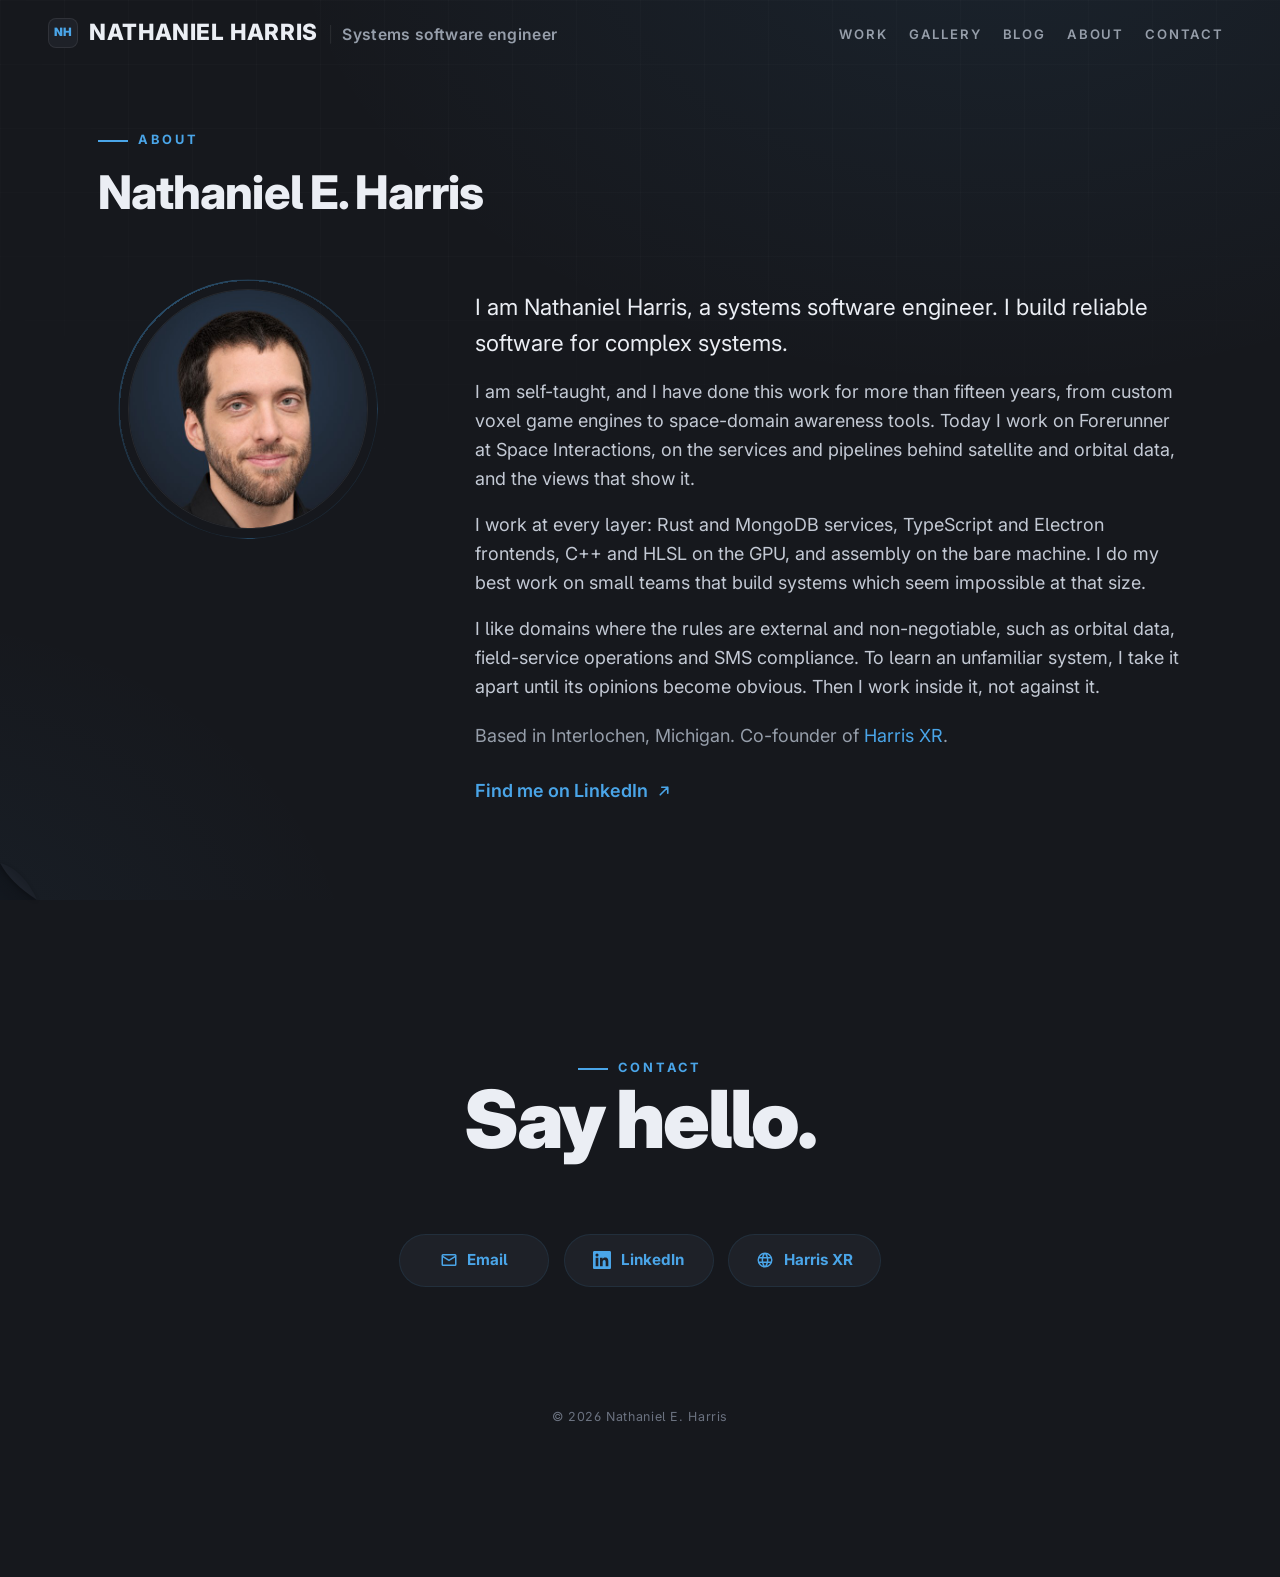
==== commit bcf6591b: "Remove redundant email" ====
--- a/about.html
+++ b/about.html
@@ -35,7 +35,7 @@
   <meta name="description" content="About Nathaniel E. Harris, a systems software engineer in Interlochen, Michigan." />
   <meta name="author" content="Nathaniel E. Harris" />
   <meta name="theme-color" content="#16181d" />
-  <link rel="canonical" href="https://USERNAME.github.io/nathan-portfolio/about.html" />
+  <link rel="canonical" href="https://nathanieleliasharris.com/about.html" />
   <link rel="alternate" type="application/atom+xml" title="Nathaniel E. Harris - Blog" href="feed.xml" />
 
   <!-- Favicons -->
@@ -50,8 +50,8 @@
   <meta property="og:site_name" content="Nathaniel E. Harris" />
   <meta property="og:title" content="About · Nathaniel E. Harris" />
   <meta property="og:description" content="About Nathaniel E. Harris, a systems software engineer in Interlochen, Michigan." />
-  <meta property="og:url" content="https://USERNAME.github.io/nathan-portfolio/about.html" />
-  <meta property="og:image" content="https://USERNAME.github.io/nathan-portfolio/og-image.png" />
+  <meta property="og:url" content="https://nathanieleliasharris.com/about.html" />
+  <meta property="og:image" content="https://nathanieleliasharris.com/og-image.png" />
   <meta property="og:image:width" content="1200" />
   <meta property="og:image:height" content="630" />
   <meta property="og:image:alt" content="Nathaniel E. Harris, systems software engineer." />
@@ -60,7 +60,7 @@
   <meta name="twitter:card" content="summary_large_image" />
   <meta name="twitter:title" content="About · Nathaniel E. Harris" />
   <meta name="twitter:description" content="About Nathaniel E. Harris, a systems software engineer in Interlochen, Michigan." />
-  <meta name="twitter:image" content="https://USERNAME.github.io/nathan-portfolio/og-image.png" />
+  <meta name="twitter:image" content="https://nathanieleliasharris.com/og-image.png" />
 
   <!-- Inter via Google Fonts (with a robust system fallback in CSS) -->
   <link rel="preconnect" href="https://fonts.googleapis.com" />
@@ -240,7 +240,7 @@
           <h2>Say hello.</h2>
           <!--[/edit:contact-h2]-->
           <!--[edit:contact-email]-->
-          <a class="email" href="mailto:nathaniel@harrisxr.com">nathaniel@harrisxr.com</a>
+          <a class="email" href="mailto:nathaniel@harrisxr.com"></a>
           <!--[/edit:contact-email]-->
         </div>
         <div class="contact__actions reveal d1">
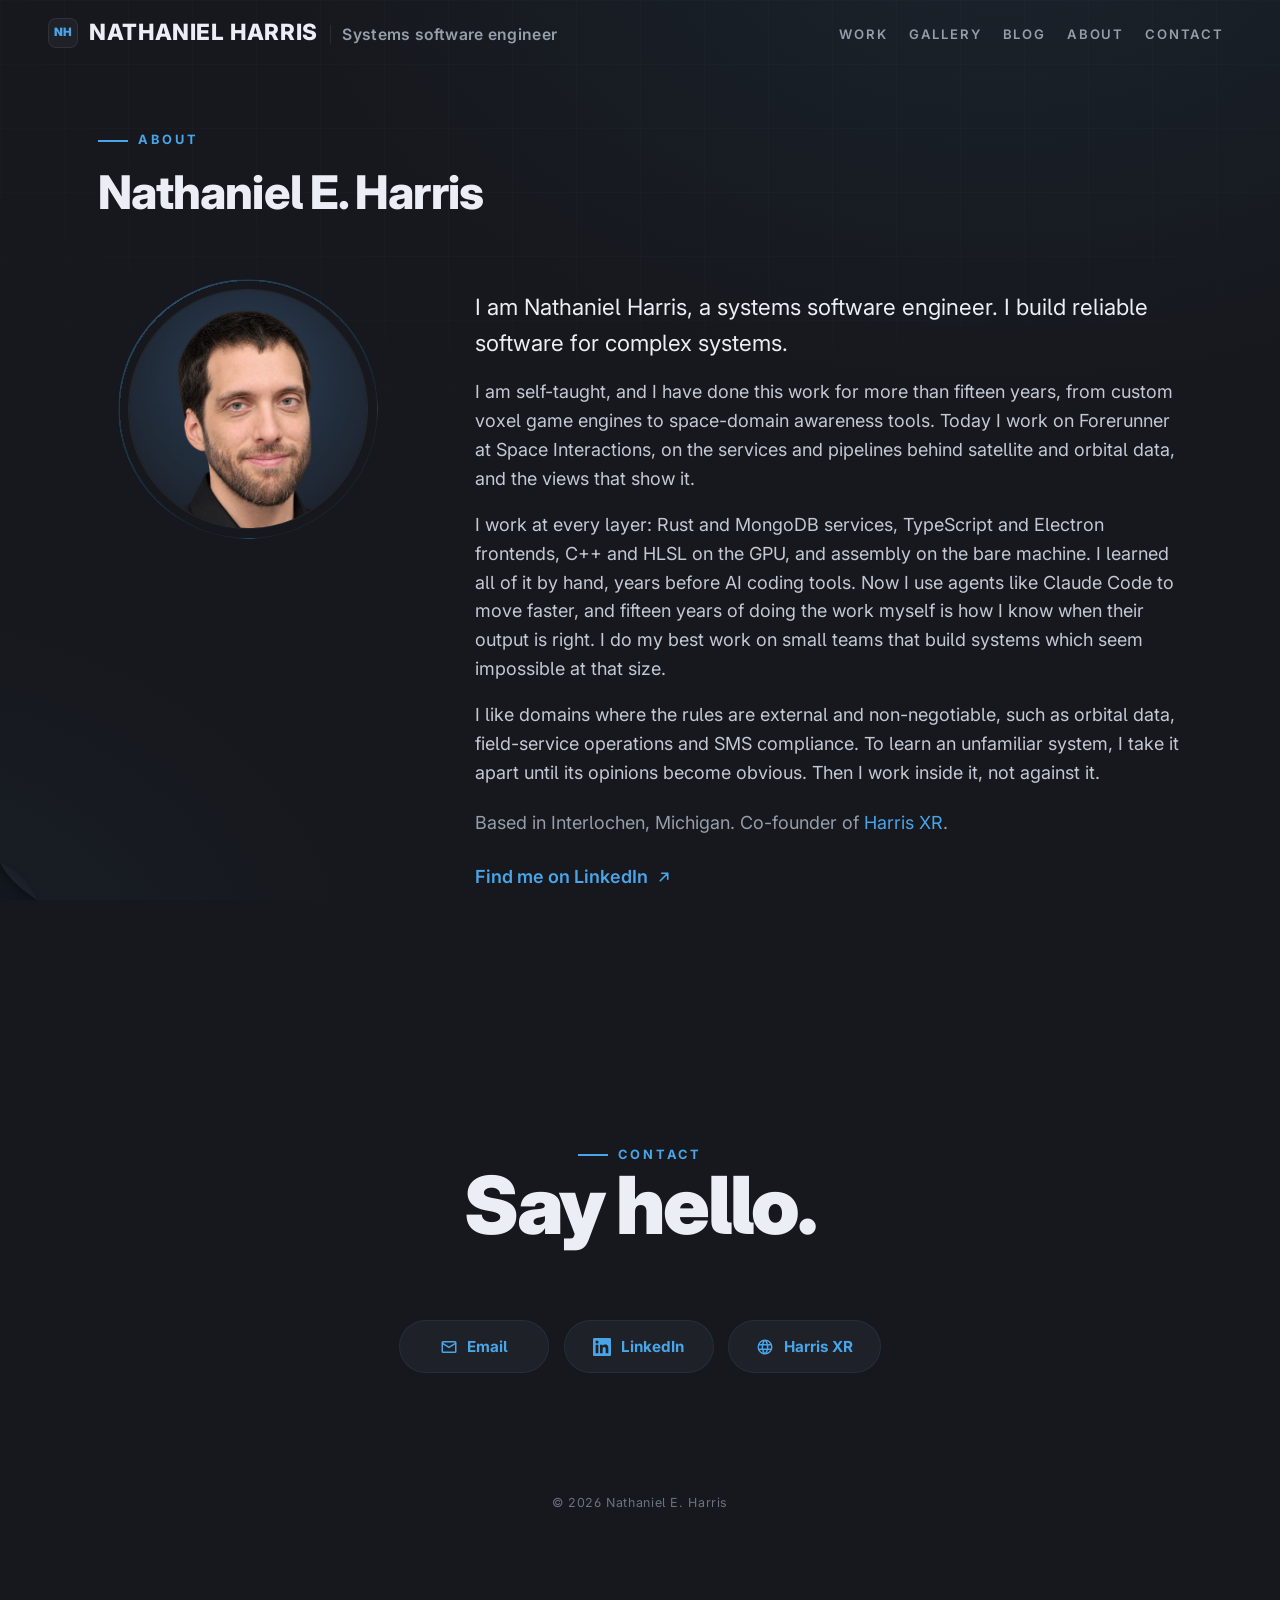
==== commit 06d54859: "Update about page with AI reference" ====
--- a/about.html
+++ b/about.html
@@ -211,7 +211,7 @@
             <p>I am self-taught, and I have done this work for more than fifteen years, from custom voxel game engines to space-domain awareness tools. Today I work on Forerunner at Space Interactions, on the services and pipelines behind satellite and orbital data, and the views that show it.</p>
             <!--[/edit:about-p1]-->
             <!--[edit:about-p2]-->
-            <p>I work at every layer: Rust and MongoDB services, TypeScript and Electron frontends, C++ and HLSL on the GPU, and assembly on the bare machine. I do my best work on small teams that build systems which seem impossible at that size.</p>
+            <p>I work at every layer: Rust and MongoDB services, TypeScript and Electron frontends, C++ and HLSL on the GPU, and assembly on the bare machine. I learned all of it by hand, years before AI coding tools. Now I use agents like Claude Code to move faster, and fifteen years of doing the work myself is how I know when their output is right. I do my best work on small teams that build systems which seem impossible at that size.</p>
             <!--[/edit:about-p2]-->
             <!--[edit:about-p3]-->
             <p>I like domains where the rules are external and non-negotiable, such as orbital data, field-service operations and SMS compliance. To learn an unfamiliar system, I take it apart until its opinions become obvious. Then I work inside it, not against it.</p>
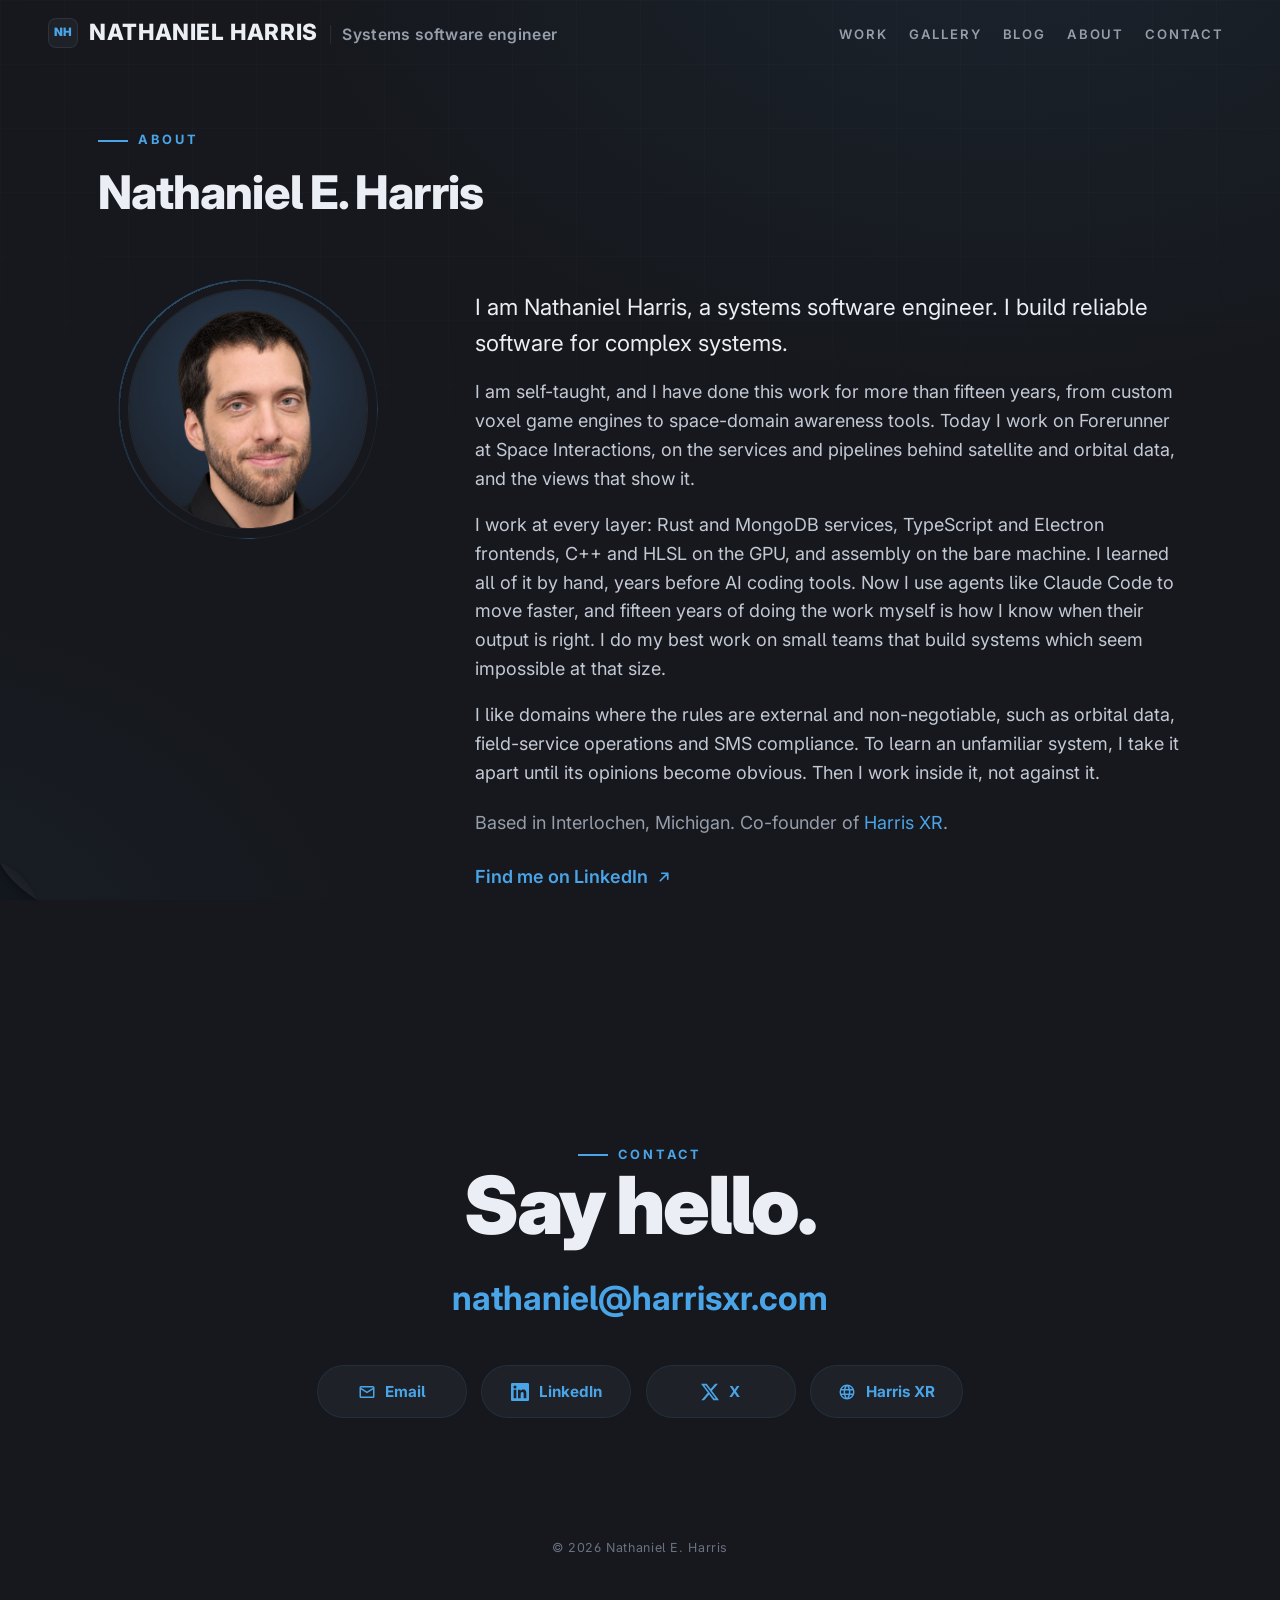
==== commit 62da57c9: "Add X contact info" ====
--- a/about.html
+++ b/about.html
@@ -240,7 +240,7 @@
           <h2>Say hello.</h2>
           <!--[/edit:contact-h2]-->
           <!--[edit:contact-email]-->
-          <a class="email" href="mailto:nathaniel@harrisxr.com"></a>
+          <a class="email" href="mailto:nathaniel@harrisxr.com">nathaniel@harrisxr.com</a>
           <!--[/edit:contact-email]-->
         </div>
         <div class="contact__actions reveal d1">
@@ -257,6 +257,12 @@
               LinkedIn
             </a>
             <!--[/edit:contact-btn-linkedin]-->
+            <!--[edit:contact-btn-x]-->
+            <a class="contact-btn contact-btn--call" href="https://x.com/EnigamiCH3_4" target="_blank" rel="noopener" aria-label="Nathaniel on X">
+              <svg viewBox="0 0 24 24" aria-hidden="true"><path d="M18.9 1.15h3.68l-8.04 9.19L24 22.85h-7.41l-5.8-7.58-6.64 7.58H.47l8.6-9.83L0 1.15h7.59l5.24 6.93 6.07-6.93zm-1.29 19.5h2.04L6.49 3.24H4.3l13.32 17.41z"/></svg>
+              X
+            </a>
+            <!--[/edit:contact-btn-x]-->
             <!--[edit:contact-btn-site]-->
             <a class="contact-btn contact-btn--call" href="https://harrisxr.com" target="_blank" rel="noopener" aria-label="The Harris XR website">
               <svg viewBox="0 0 24 24" aria-hidden="true"><path d="M12 2a10 10 0 1 0 0 20 10 10 0 0 0 0-20zm6.93 6h-2.95a15.65 15.65 0 0 0-1.38-3.56A8.03 8.03 0 0 1 18.93 8zM12 4.04c.83 1.2 1.48 2.53 1.91 3.96h-3.82c.43-1.43 1.08-2.76 1.91-3.96zM4.26 14C4.1 13.36 4 12.69 4 12s.1-1.36.26-2h3.38c-.08.66-.14 1.32-.14 2s.06 1.34.14 2H4.26zm.82 2h2.95c.32 1.25.78 2.45 1.38 3.56A7.99 7.99 0 0 1 5.08 16zm2.95-8H5.08a7.99 7.99 0 0 1 4.33-3.56A15.65 15.65 0 0 0 8.03 8zM12 19.96c-.83-1.2-1.48-2.53-1.91-3.96h3.82c-.43 1.43-1.08 2.76-1.91 3.96zM14.34 14H9.66c-.09-.66-.16-1.32-.16-2s.07-1.35.16-2h4.68c.09.65.16 1.32.16 2s-.07 1.34-.16 2zm.25 5.56c.6-1.11 1.06-2.31 1.38-3.56h2.95a8.03 8.03 0 0 1-4.33 3.56zM16.36 14c.08-.66.14-1.32.14-2s-.06-1.34-.14-2h3.38c.16.64.26 1.31.26 2s-.1 1.36-.26 2h-3.38z"/></svg>
--- a/site.css
+++ b/site.css
@@ -759,10 +759,14 @@
 
   .spec { grid-template-columns: 72px 1fr; gap: .7rem; }
 
-  /* keep the three contact buttons on a single row on phones */
-  .contact__row { flex-wrap: nowrap; gap: .55rem; width: 100%; }
+  /* the four contact buttons in two rows of two on phones;
+     one row of four is too narrow for "LinkedIn" and "Harris XR" */
+  .contact__row {
+    display: grid; grid-template-columns: 1fr 1fr; gap: .55rem;
+    width: 100%; max-width: 26rem;
+  }
   .contact__row .contact-btn {
-    flex: 1 1 0; min-width: 0; padding: .8rem .6rem; gap: .4rem;
+    min-width: 0; padding: .8rem .6rem; gap: .4rem;
     font-size: .9rem;
   }
 }
@@ -775,7 +779,7 @@
   .site-header.scrolled .brand__sub { font-size: .58rem; }
   .brand .mark { width: 28px; height: 28px; }
 
-  /* shrink the contact buttons a touch more so 3 still fit */
+  /* shrink the contact buttons a touch more on very narrow phones */
   .contact__row { gap: .4rem; }
   .contact__row .contact-btn { padding: .75rem .35rem; font-size: .82rem; gap: .32rem; }
   .contact__row .contact-btn svg { width: 16px; height: 16px; }
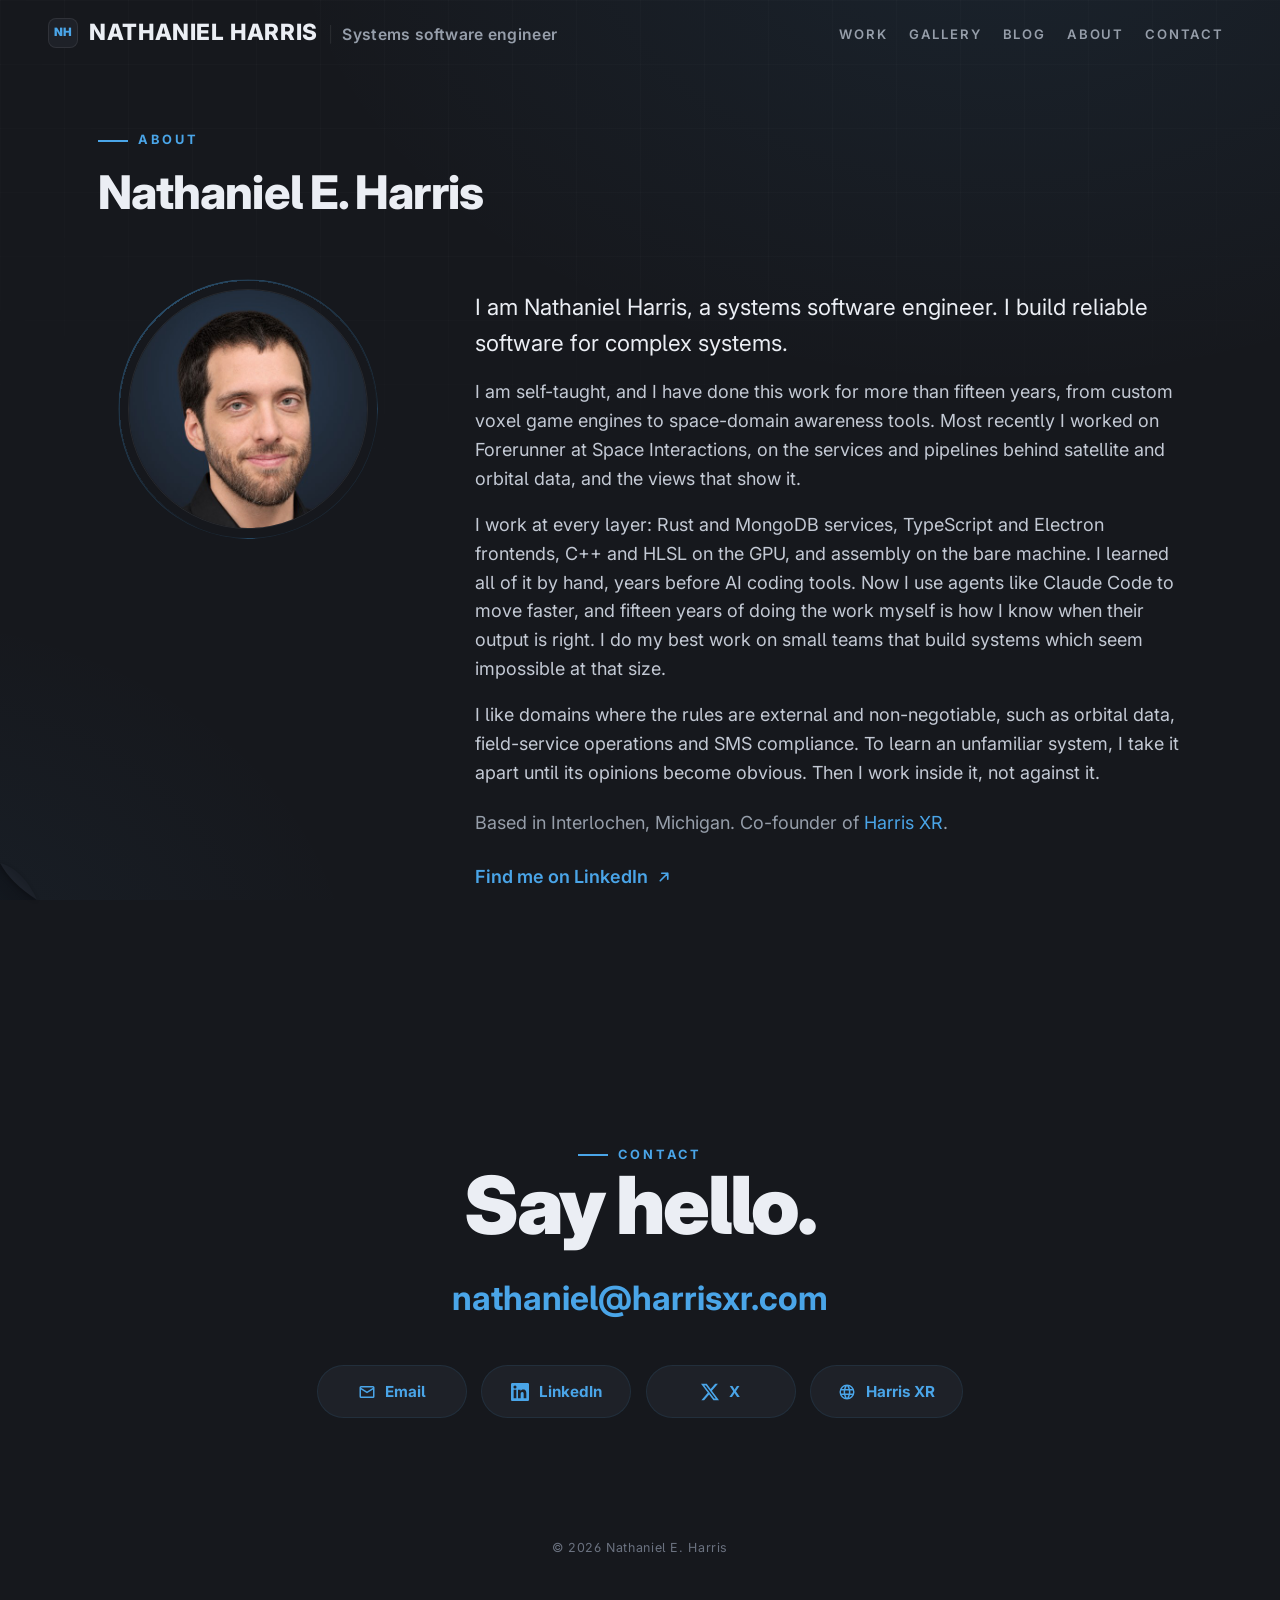
==== commit 2ae95789: "Adjusted Space Interactions references" ====
--- a/about.html
+++ b/about.html
@@ -208,7 +208,7 @@
             <p class="lede">I am Nathaniel Harris, a systems software engineer. I build reliable software for complex systems.</p>
             <!--[/edit:about-lede]-->
             <!--[edit:about-p1]-->
-            <p>I am self-taught, and I have done this work for more than fifteen years, from custom voxel game engines to space-domain awareness tools. Today I work on Forerunner at Space Interactions, on the services and pipelines behind satellite and orbital data, and the views that show it.</p>
+            <p>I am self-taught, and I have done this work for more than fifteen years, from custom voxel game engines to space-domain awareness tools. Most recently I worked on Forerunner at Space Interactions, on the services and pipelines behind satellite and orbital data, and the views that show it.</p>
             <!--[/edit:about-p1]-->
             <!--[edit:about-p2]-->
             <p>I work at every layer: Rust and MongoDB services, TypeScript and Electron frontends, C++ and HLSL on the GPU, and assembly on the bare machine. I learned all of it by hand, years before AI coding tools. Now I use agents like Claude Code to move faster, and fifteen years of doing the work myself is how I know when their output is right. I do my best work on small teams that build systems which seem impossible at that size.</p>
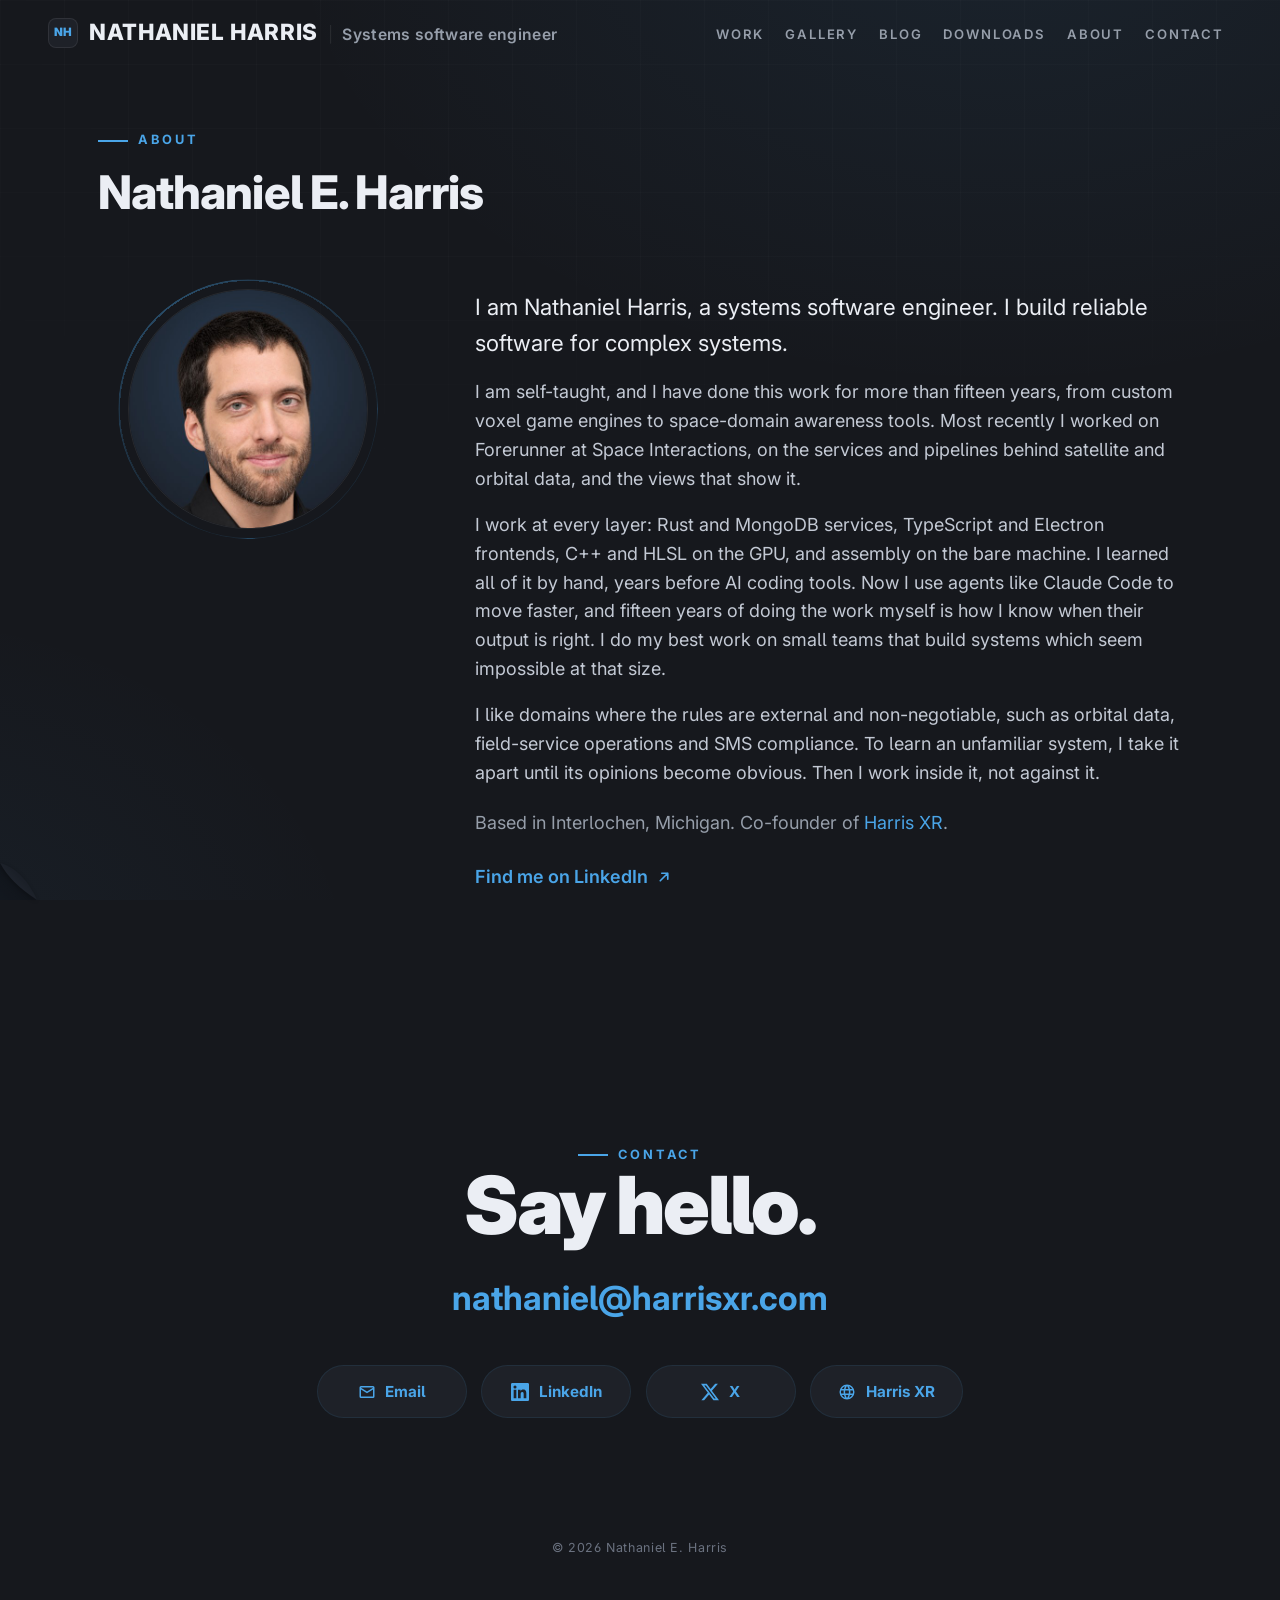
==== commit fffb2238: "Add blog post day #36" ====
--- a/about.html
+++ b/about.html
@@ -145,6 +145,9 @@
         <!--[edit:nav-blog]-->
         <a href="blog.html">Blog</a>
         <!--[/edit:nav-blog]-->
+        <!-- The address stays outside the markers, because a new shared
+             region holds no path. The label is all the editor changes. -->
+        <a href="downloads.html"><!--[edit:nav-downloads]--><span>Downloads</span><!--[/edit:nav-downloads]--></a>
         <!--[edit:nav-about]-->
         <a href="about.html">About</a>
         <!--[/edit:nav-about]-->
--- a/site.css
+++ b/site.css
@@ -1,8 +1,8 @@
 /* ============================================================
    site.css - this website's style: the theme tokens, the page's
    backdrop, the header and nav, the hero and its portrait, the
-   project cards, the about and contact blocks of the footer, the
-   About page, and their breakpoints.
+   project cards, the Downloads page's cards, the about and contact
+   blocks of the footer, the About page, and their breakpoints.
 
    The engine's style is in libraries/harrisxrwebengine/engine.css.
    Every page links that file first and this one second, so a rule
@@ -17,7 +17,7 @@
    Sections:
      1. FOUNDATION AND CHROME       4. ABOUT AND CONTACT
      2. HERO                        5. SHARED EFFECTS
-     3. FEATURES                    6. RESPONSIVE
+     3. WORK                        6. RESPONSIVE
    ============================================================ */
 
 /* ============================================================
@@ -369,10 +369,11 @@
 /* ============================================================
    3. WORK
    ------------------------------------------------------------
-   Section headings, the What I do band, the project cards, and
-   the gallery page's intro. A project card is the editor's
-   project block, so the editor's project form edits it. The
-   carousel in a card is the engine's, in engine.css.
+   Section headings, the What I do band, the project cards, the
+   gallery page's intro, and the Downloads page's cards. A
+   project card is the editor's project block, so the editor's
+   project form edits it. The carousel in a card is the
+   engine's, in engine.css.
    ============================================================ */
 
 /* ------------------------------------------------------------
@@ -530,6 +531,37 @@
 .gal-intro { padding: var(--section-pad) 0 clamp(1.6rem, 3vw, 2.6rem); }
 .gal-note { margin-top: 1rem; color: var(--muted); font-size: .88rem; }
 
+/* ------------------------------------------------------------
+   THE DOWNLOADS PAGE
+   ------------------------------------------------------------
+   The heading, then one card for each download: the copy and its
+   specs on the left, and the button that fetches the file on the
+   right. A narrow screen stacks the button under the copy, in
+   section 6. The cards start close under the heading, like the
+   gallery's trains, because the heading introduces them. */
+.downloads .section-head { margin-bottom: clamp(1.6rem, 3vw, 2.6rem); }
+.downloads__list { display: grid; gap: clamp(1rem, 2.4vw, 1.6rem); }
+.download {
+  display: grid; grid-template-columns: 1fr auto;
+  gap: clamp(1.4rem, 3vw, 2.6rem); align-items: center;
+  padding: clamp(1.4rem, 3vw, 2.2rem);
+  border: 1px solid var(--line); border-radius: var(--radius);
+  background: var(--panel);
+}
+.download__title {
+  font-size: clamp(1.35rem, 2.4vw, 1.75rem);
+  font-weight: 800; letter-spacing: -.02em; line-height: 1.15;
+}
+.download__meta { font-size: .85rem; color: var(--muted); margin-top: .4rem; letter-spacing: .04em; }
+.download__desc { margin-top: 1rem; max-width: 62ch; color: var(--text-soft); }
+.download .specs { margin-top: 1.2rem; }
+/* The card is the button's own panel color, so the button takes the
+   accent, like the contact buttons, or it reads as part of the card. */
+.download__btn {
+  white-space: nowrap;
+  color: var(--accent); border-color: var(--accent-faint); background: var(--panel-2);
+}
+
 /* ============================================================
    4. ABOUT AND CONTACT
    ============================================================ */
@@ -576,7 +608,9 @@
    about.html is a heading over the site footer, and the footer's
    About is the page's content. The heading names the page, so the
    About shows no eyebrow of its own there. It starts close under
-   the heading, because the heading opens the same subject. */
+   the heading, because the heading opens the same subject.
+   The Downloads page opens with .page-intro too, because it also
+   has no hero. */
 .page-intro { padding-top: var(--section-pad); }
 .about-page .site-footer .about { padding-top: 0; }
 .about-page .site-footer .about .section-head { display: none; }
@@ -653,10 +687,11 @@
    ------------------------------------------------------------ */
 /* The nav becomes a drawer here, and not at the phone breakpoint below.
    The line is where the header runs out of room, which is a measured number:
-   the brand lockup and five nav links stop fitting side by side at 1040. Move
-   it when the nav gains or loses an item, and measure again rather than
-   guessing - the two numbers are unrelated, which is why they are two rules. */
-@media (max-width: 1039px) {
+   the brand lockup and six nav links stop fitting side by side at 1165, where
+   about 40px stays between them. Move it when the nav gains or loses an item,
+   and measure again rather than guessing - the two numbers are unrelated,
+   which is why they are two rules. */
+@media (max-width: 1164px) {
   /* Header bar stays pinned ON TOP; the drawer slides in BELOW it so the
      brand lockup is always visible. Header sits above the panel. */
   .site-header { z-index: 960; }
@@ -749,6 +784,9 @@
 
   .focus__grid { grid-template-columns: 1fr; }
 
+  .download { grid-template-columns: 1fr; align-items: start; }
+  .download__btn { justify-self: start; }
+
   .project, .project:nth-of-type(even) { grid-template-columns: 1fr; gap: 1.8rem; }
   .project:nth-of-type(even) .project__media { order: 0; }
   .project:nth-of-type(even) .project__body  { order: 0; }
